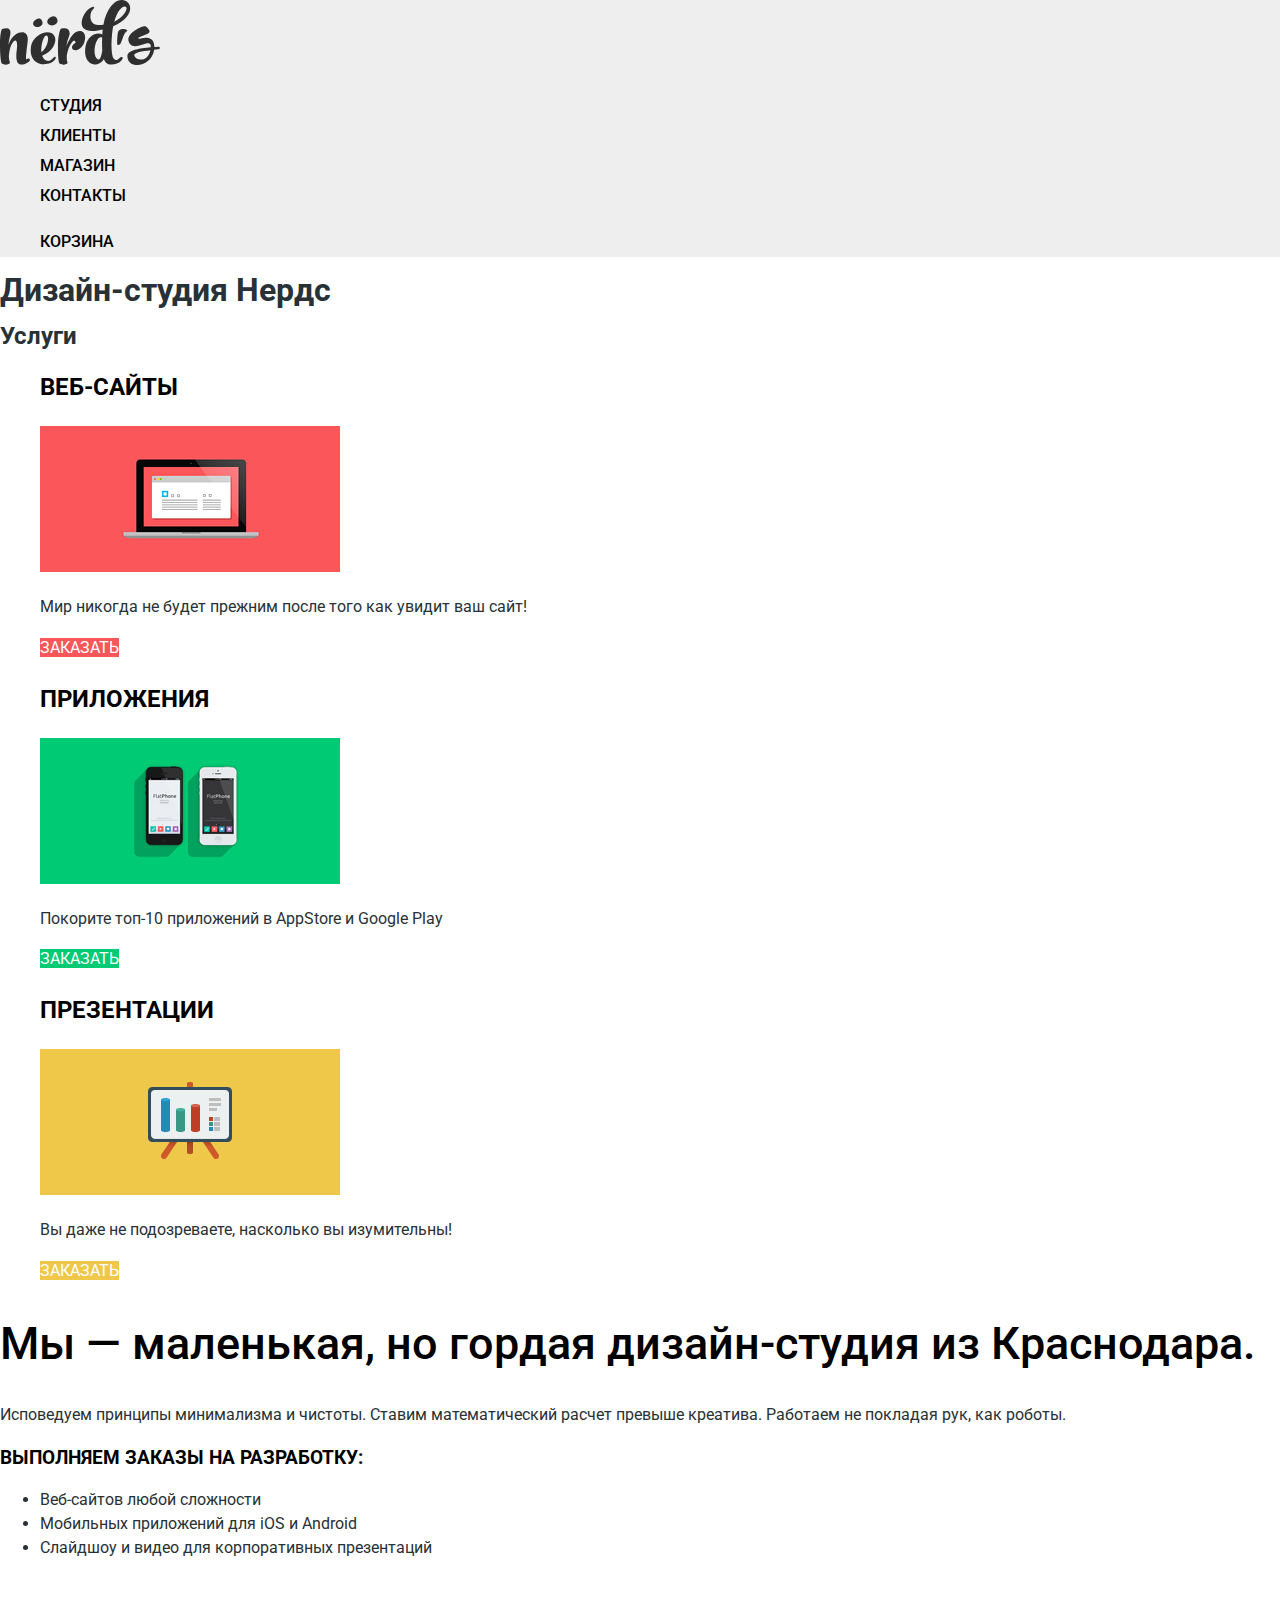
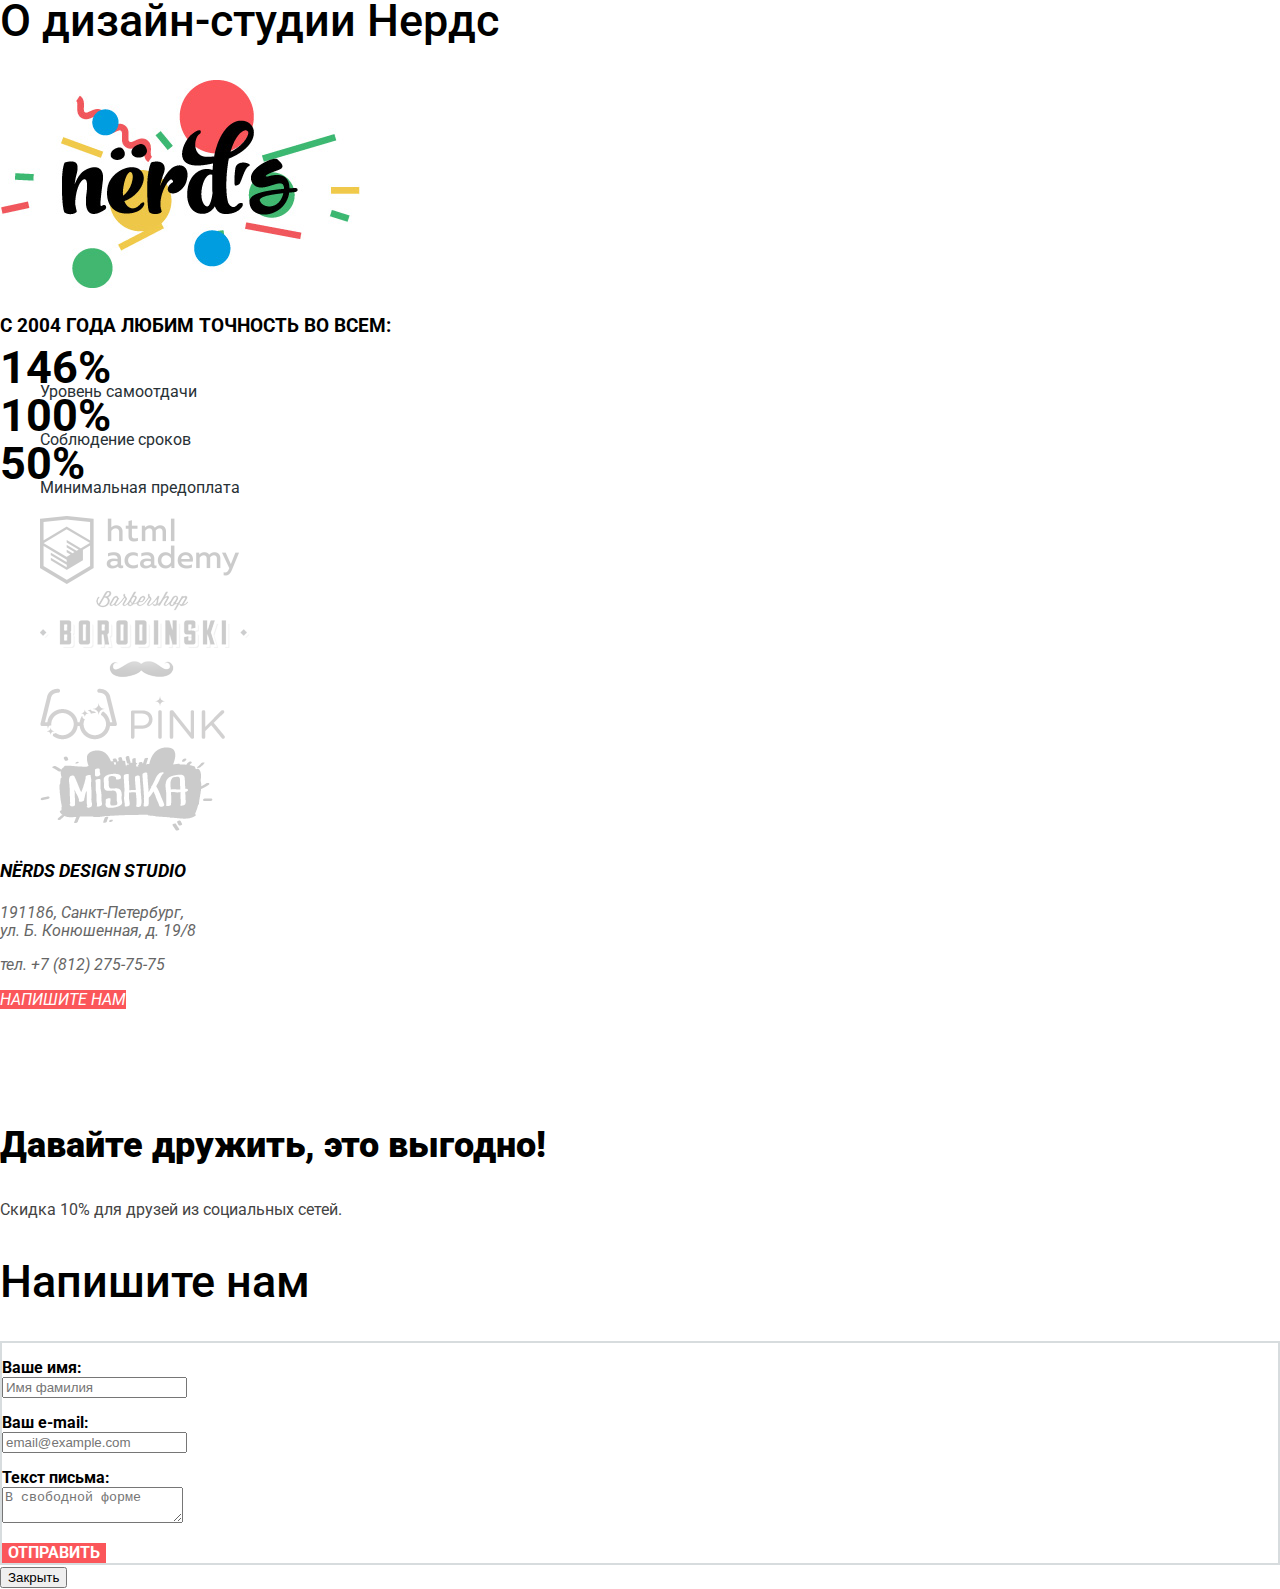
==== index.html @ 3af069b5 "Добавлен css" ====
<!DOCTYPE html>
<html lang="ru">
  <head>
    <meta charset="utf-8">
    <title>Сайт дизайн-студии Нёрдс</title>
    <link href="https://fonts.googleapis.com/css?family=Roboto:400,500,700&display=swap&subset=cyrillic" rel="stylesheet">
    <link href="css/normalize.css" rel="stylesheet">
    <link href="css/style.css" rel="stylesheet">
  </head>
     <body>
   <header class="main-header">
     <nav class="main-navigation">
       <a class="main-logo" href="index.html">
         <img src="img/index-logo.svg" width="160" height="65" alt="Логотип дизайн-студии Нердс">
       </a>
       <ul class="site-navigation">
         <li><a href="info.html">Студия</a></li>
         <li><a href="customers.html">Клиенты</a></li>
         <li><a href="catalog.html">Магазин</a></li>
         <li><a href="contacts.html">Контакты</a></li>
       </ul>
       <ul class="user-navigation">
         <li class="basket"><a href="#">Корзина</a></li>
       </ul>
     </nav>
   </header>
   <main class="container">
     <h1 class="visually-hidden">Дизайн-студия Нердс</h1>
     <!-- Здесь будет слайдер -->
      <section class="services">
        <h2 class="visually-hidden">Услуги</h2>
        <ul class="services-list">
          <li class="services-item">
            <h3>ВЕБ-САЙТЫ</h3>
            <img src="img/index-site.png" width="300" height="146" alt="Веб-сайт">
            <p>Мир никогда не будет прежним после того как увидит ваш сайт!</p>
            <a class="button" href="#">ЗАКАЗАТЬ</a>
           </li>
           <li class="services-item">
             <h3>ПРИЛОЖЕНИЯ</h3>
             <img src="img/index-application.png" width="300" height="146" alt="Приложение">
             <p>Покорите топ-10 приложений в AppStore и Google Play</p>
             <a class="button button-green" href="#">ЗАКАЗАТЬ</a>
           </li>
           <li class="services-item">
            <h3>ПРЕЗЕНТАЦИИ</h3>
            <img src="img/index-presentation.png" width="300" height="146" alt="Презентация">
            <p>Вы даже не подозреваете, насколько вы изумительны!</p>
            <a class="button button-yellow" href="#">ЗАКАЗАТЬ</a>
           </li>
         </ul>
       </section>

       <div class="index-columns">
       <section class="company">
         <h2>Мы — маленькая, но гордая дизайн-студия из Краснодара.</h2>
         <p>Исповедуем принципы минимализма и чистоты. Ставим математический расчет превыше креатива. Работаем не покладая рук, как роботы.</p>
         <h3>Выполняем заказы на разработку:</h3>
         <ul>
           <li>Веб-сайтов любой сложности</li>
           <li>Мобильных приложений для iOS и Android</li>
           <li>Слайдшоу и видео для корпоративных презентаций</li>
         </ul>
        </section>

        <section class="info">
          <h2 class="visually-hidden">О дизайн-студии Нердс</h2>
          <img src="img/index-nerds.png" width="360" height="208" alt="Нердс">
          <h3>с 2004 года Любим точность во всем:</h3>
          <dl class="advantages">
              <dt class="advantages-item">146%</dt>
              <dd>Уровень самоотдачи</dd>
              <dt class="advantages-item">100%</dt>
              <dd>Соблюдение сроков</dd>
              <dt class="advantages-item">50%</dt>
              <dd>Минимальная предоплата</dd>
          </dl>
        </section>
      </div>
        <section class="customers">
          <ul class="customers-logo">
            <li class="customers-item"><a href="https://htmlacademy.ru/intensive/htmlcss"><img src="img/index-htmlacademy.png" width="199" height="68" alt="Логотип HTML Академии"></a></li>
            <li class="customers-item"><img src="img/index-borodinski.png" width="209" height="90" alt="Логотип Барбершоп Бородински"></li>
            <li class="customers-item"><img src="img/index-pink.png" width="185" height="52" alt="Логотип Pink"></li>
            <li class="customers-item"><img src="img/index-mishka.png" width="173" height="84" alt="Логотип Мишка"></li>
          </ul>
        </section>
      </main>
      <footer class="main-footer">
        <div class="contacts-list">
        <address class="contacts">
          <p class="adres-title"><b>NЁRDS DESIGN STUDIO</b></p>
          <p>191186, Санкт-Петербург,<br>
             ул. Б. Конюшенная, д. 19/8<br></p>
          <p>тел. +7 (812) 275-75-75</p>
          <a class="button" href="#">Напишите нам</a>
        </address>
        </div>
        <div class="footer-social">
          <ul>
            <li><a class="social-button" href="#">Вконтакте</a></li>
            <li><a class="social-button" href="#">Фейсбук</a></li>
            <li><a class="social-button" href="#">Инстаграм</a></li>
          </ul>
          <p class="social-title"><b>Давайте дружить, это выгодно!</b></p>
          <p>Скидка 10% для друзей из социальных сетей.</p>
        </div>
      </footer>

      <section class="modal modal-letter">
        <h2>Напишите нам</h2>
        <form class="letter-form" action="https://echo.htmlacademy.ru/" method="post">
          <p class="letter-item">
            <label for="letter-username">Ваше имя:</label><br>
            <input id="letter-username" type="text" name="username" value="" placeholder="Имя фамилия">
          </p>
          <p class="letter-item">
            <label for="letter-email">Ваш e-mail:</label><br>
            <input id="letter-email" type="text" name="e-mail" value="" placeholder="email@example.com">
          </p>
          <p class="letter-item">
            <label for="letter-text">Текст письма:</label><br>
            <textarea id="letter-text" name="text" placeholder="В свободной форме"></textarea>
          </p>
          <button class="button" type="submit">ОТПРАВИТЬ</button>
        </form>
        <button class="modal-close" type="button">Закрыть</button>
      </section>
    </body>
</html>
---- css/style.css ----
body{
  margin: 0;
  padding: 0;

  font-family: 'Roboto', Arial, sans-serif;
  font-size: 16px;
  line-height: 24px;
  color: #283136;

  background-color: #ffffff;
}
a{
  text-decoration: none;
}
.button{
  font: inherit;

  text-align: center;
  color: #ffffff;
  vertical-align: middle;
  text-transform: uppercase;

  background-color: #fb565a;
  border: none;
}
.button:hover{
  background-color: #e74246;
}
.button:focus{
  background-color: #d7373b;
  color: rgba(255, 255, 255, 0.3)
}
.main-navigation{
  font-size: 16px;
  line-height: 30px;
  font-weight: 500;
  color: #000000;
  text-transform: uppercase;

  background-color: #eeeeee;
}
.main-logo{
  opacity: 1;
}
.main-logo:hover{
  opacity: 0.8;
}
.main-logo:active{
  opacity: 0.3;
}
.site-navigation,
.user-navigation{
  list-style: none;
}
.site-navigation a,
.user-navigation a{
  color: #000000;
}
.site-navigation a:hover,
.user-navigation a:hover{
  color: #fb565a;
}
.site-navigation a:focus,
.user-navigation a:focus{
  color: #000000;
  opacity: 0.3;
}
.page-title{
    font-size: 55px;
    line-height: 55px;
    font-weight: 700;
    color: #000000;
}
.services-list{
  list-style: none;
}
.services-item h3{
  font-size: 24px;
  line-height: 30px;
  font-weight: 700;
  color: #000000;
  text-transform: uppercase;
}

.button-green{
  background-color: #00ca74;
}
.button-green:hover{
  background-color: #00bc6c;
}
.button-green:focus{
  background-color: #00aa62;
  color: rgba(255, 255, 255, 0.3)
}
.button-yellow{
  background-color: #efc84a;
}
.button-yellow:hover{
  background-color: #eab534;
}
.button-yellow:focus{
  background-color: #e5a722;
  color: rgba(255, 255, 255, 0.3)
}
.index-columns{
  color: #283136;
}
.index-columns h2{
  font-size: 45px;
  line-height: 45px;
  font-weight: 500;
  color: #000000;
}
.index-columns h3{
  font-weight: 700;
  color: #000000;
  text-transform: uppercase;
}
.advantages-item{
  font-size: 45px;
  font-weight: 700;
  color: #000000;
}
.customers-logo{
  list-style: none;
}
.customers-item{
  opacity: 0.2;
}
.customers-item:hover{
  opacity: 1;
}
.customers-item:active{
  opacity: 0.1;
}
.filters fieldset {
  border: none;
}

.filters legend {
  font-size: 18px;
  line-height: 30px;
  font-weight: 700;
  color: #000000;
  text-transform: uppercase;
}

.filters ul {
  list-style: none;
  font-size: 16px;
  line-height: 20px;
  }

.filters-input{
  opacity: 0.4;
}
.filters-input:hover,
.filters-input:focus {
  opacity: 1;
}

.filters-input:disabled + label {
  color: rgba(040, 049, 054, 0.3);

  opacity: 0.1;
}
.catalog-list{
  list-style: none;
}
.catalog-item h3{
  font-size: 18px;
  line-height: 30px;
  text-transform: uppercase;
}
.item-info{
  color: #000000;
}
.item-info:hover{
  color: #fb565a;
}
.item-info:focus{
  color: #000000;
  opacity: 0.3;
}
.catalog-item .button-buy{
  text-align: center;
  color: #ffffff;
  vertical-align: middle;
  text-transform: uppercase;

  background-color: #fb565a;
  border: none;
}
.catalog-item .button-buy:hover{
  background-color: #e74246;
}
.catalog-item .button-buy:focus{
  background-color: #d7373b;
}
.pagination-list {
  list-style: none;
}

.pagination-item a {
  color: #000000;

  background-color: #eeeeee;
}

.pagination-item a:hover{
  background-color: #dfdfdf;
}
.pagination-item a:active {
  background-color: #d5d5d5;
}

.pagination-item-current a {
background-color: #ffffff;
border: 3px solid #dbdbdb;

}
.main-footer {
  line-height: 22px;
  color: #444444;
}
.contacts-list{
  background-color: #eeeeee;
  background-image: url("../img/map.png");
  background-position: 0 0;
  background-repeat: repeat;
}

.contacts{
  line-height: 18px;
  color: #666666;

  background-color: #ffffff;
}
.adres-title{
  font-size: 18px;
  line-height: 30px;
  color: #000000;
  text-transform: uppercase;
}
.footer-social ul{
  list-style: none;
}
.social-title{
  font-size: 36px;
  line-height: 36px;
  font-weight: 700;
  color: #000000;
}
.social-button{
  color: #ffffff;
}

.modal{
  color: #000000;
}

.modal h2{
  font-size: 45px;
  line-height: 45px;
  font-weight: 500;
}

.letter-form {
  font: inherit;
  line-height: 18px;
  font-weight: 700;
  color: #000000;

  background-color: #ffffff;
  border: 2px solid #d7dcde;
  }

.letter-item input,
.letter-item textarea {
  color: rgba(215, 220, 222, 0.5);
}
.letter-item input:hover,
.letter-item textarea:hover {
  border-color: #b4b9bb;
}
.letter-item input:focus,
.letter-item textarea:focus {
  color: #444444;
  border-color: #000000;
}
.letter-item input:invalid,
.letter-item textarea:invalid {
  color: #e74246;
  border-color: #e74246;
}
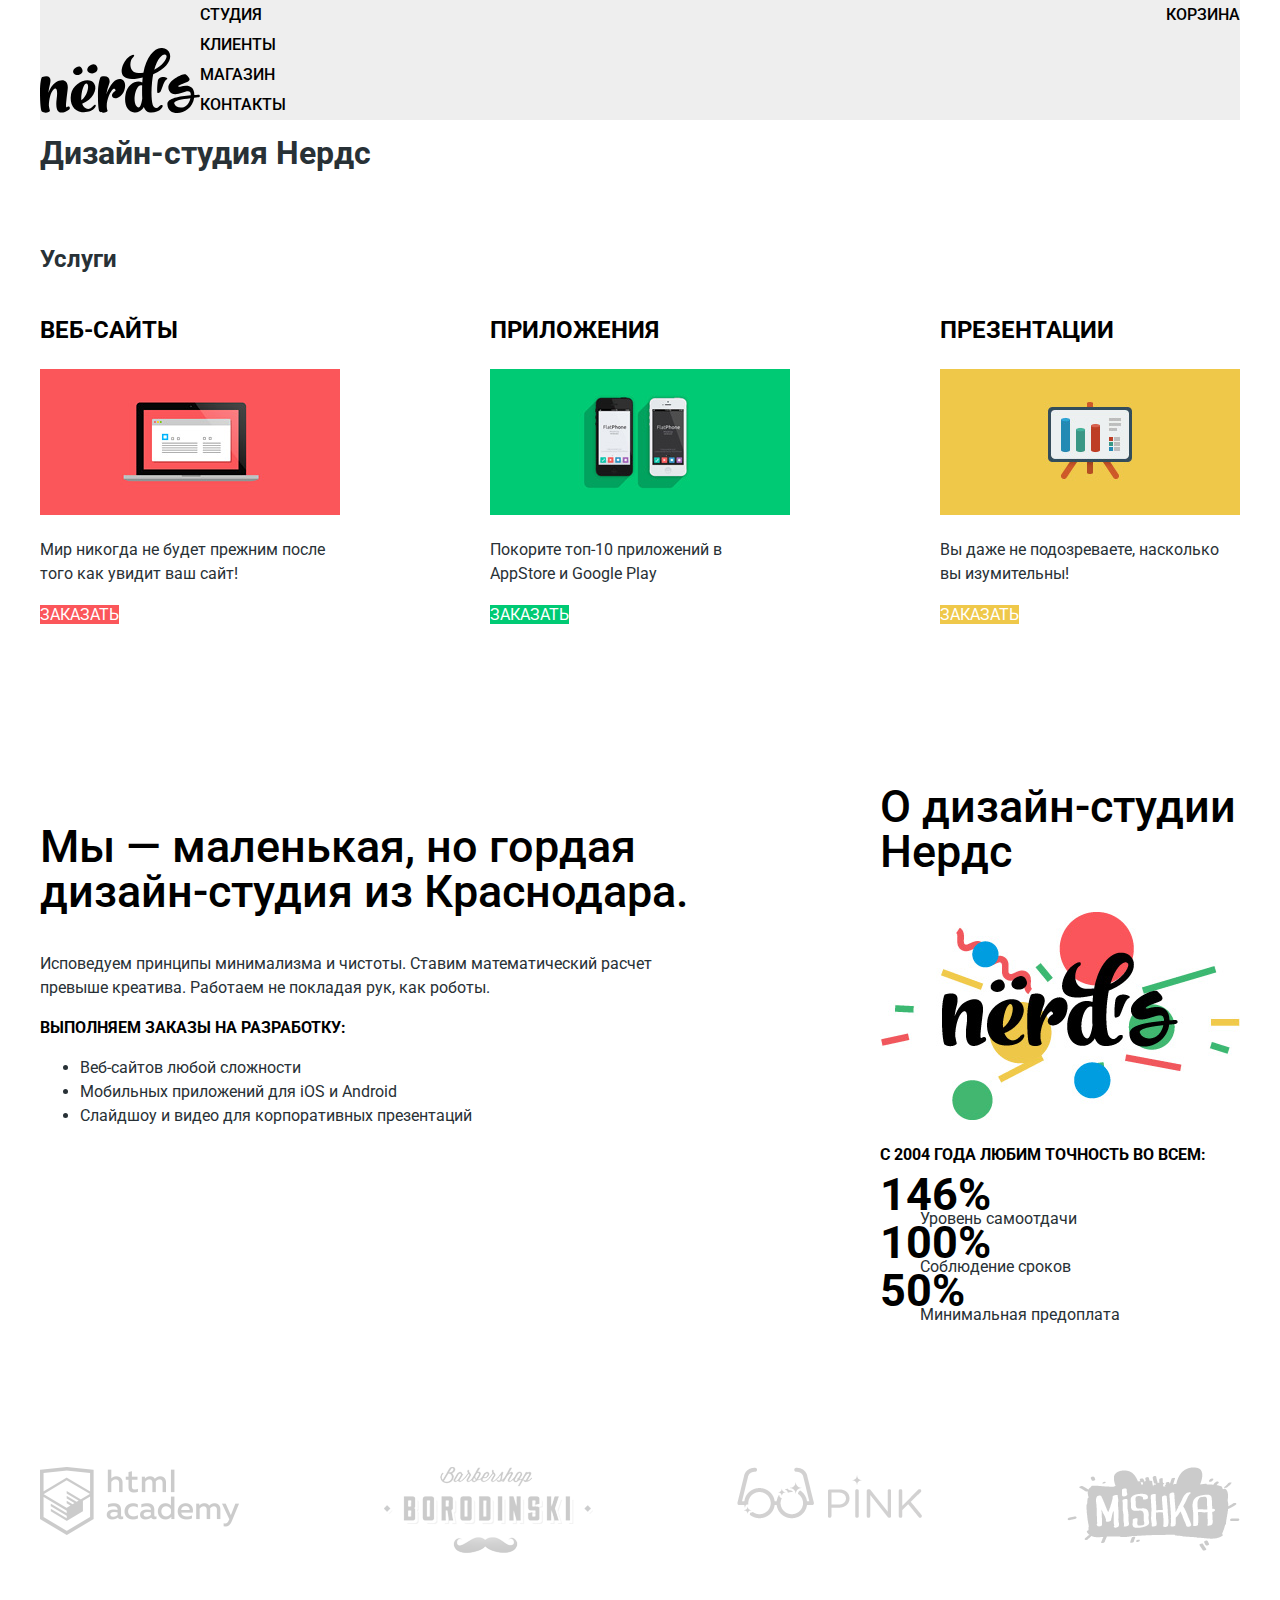
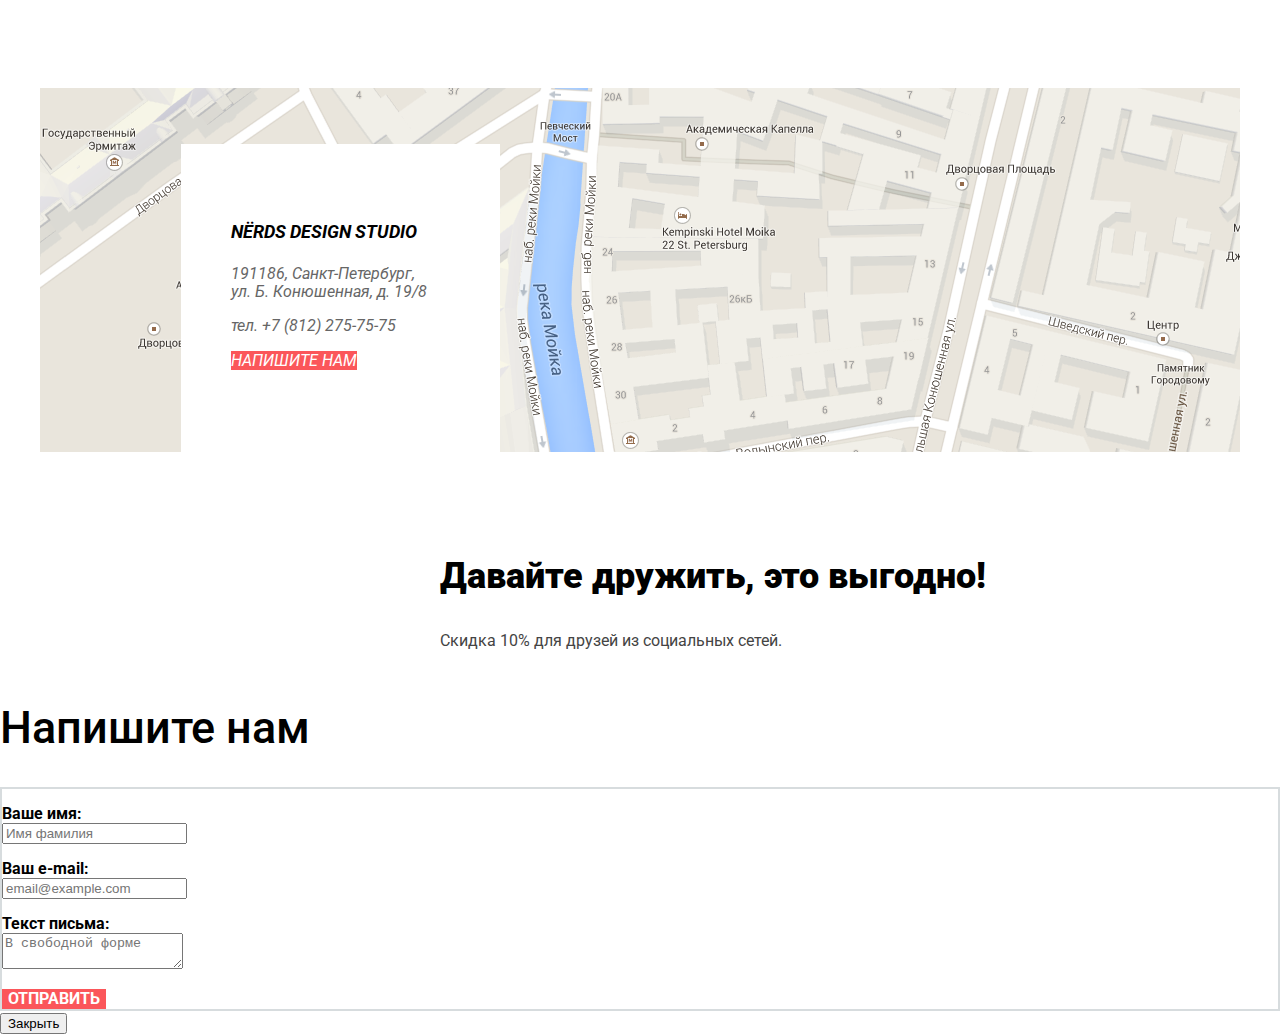
==== commit bf8e251b: "Стилизация страниц" ====
--- a/index.html
+++ b/index.html
@@ -4,13 +4,13 @@
     <meta charset="utf-8">
     <title>Сайт дизайн-студии Нёрдс</title>
     <link href="https://fonts.googleapis.com/css?family=Roboto:400,500,700&display=swap&subset=cyrillic" rel="stylesheet">
-    <link href="css/normalize.css" rel="stylesheet">
     <link href="css/style.css" rel="stylesheet">
   </head>
      <body>
    <header class="main-header">
+     <div class="container">
      <nav class="main-navigation">
-       <a class="main-logo" href="index.html">
+       <a class="main-logo">
          <img src="img/index-logo.svg" width="160" height="65" alt="Логотип дизайн-студии Нердс">
        </a>
        <ul class="site-navigation">
@@ -23,10 +23,13 @@
          <li class="basket"><a href="#">Корзина</a></li>
        </ul>
      </nav>
+   </div>
    </header>
    <main class="container">
      <h1 class="visually-hidden">Дизайн-студия Нердс</h1>
+     <div class="slider">
      <!-- Здесь будет слайдер -->
+     </div>
       <section class="services">
         <h2 class="visually-hidden">Услуги</h2>
         <ul class="services-list">
@@ -86,24 +89,30 @@
           </ul>
         </section>
       </main>
-      <footer class="main-footer">
-        <div class="contacts-list">
-        <address class="contacts">
-          <p class="adres-title"><b>NЁRDS DESIGN STUDIO</b></p>
-          <p>191186, Санкт-Петербург,<br>
+      <footer class="container">
+          <div class="contacts-list">
+          <div class="contact-item">
+            <address class="contacts">
+              <p class="adres-title"><b>NЁRDS DESIGN STUDIO</b></p>
+              <p>191186, Санкт-Петербург,<br>
              ул. Б. Конюшенная, д. 19/8<br></p>
-          <p>тел. +7 (812) 275-75-75</p>
-          <a class="button" href="#">Напишите нам</a>
-        </address>
+             <p>тел. +7 (812) 275-75-75</p>
+             <a class="button" href="#">Напишите нам</a>
+           </address>
+         </div>
         </div>
+        <div class="social-contact">
         <div class="footer-social">
           <ul>
             <li><a class="social-button" href="#">Вконтакте</a></li>
             <li><a class="social-button" href="#">Фейсбук</a></li>
             <li><a class="social-button" href="#">Инстаграм</a></li>
           </ul>
+        </div>
+          <div class="social-info">
           <p class="social-title"><b>Давайте дружить, это выгодно!</b></p>
           <p>Скидка 10% для друзей из социальных сетей.</p>
+        </div>
         </div>
       </footer>
 
--- a/css/style.css
+++ b/css/style.css
@@ -30,7 +30,15 @@
   background-color: #d7373b;
   color: rgba(255, 255, 255, 0.3)
 }
+.container{
+  width: 1200px;
+  margin: 0 auto;
+  padding: 0 20px;
+}
 .main-navigation{
+  display: flex;
+  margin: 0;
+
   font-size: 16px;
   line-height: 30px;
   font-weight: 500;
@@ -40,17 +48,30 @@
   background-color: #eeeeee;
 }
 .main-logo{
+  width: 160px;
+  height: 65px;
+  padding-top: 48px;
+
   opacity: 1;
 }
 .main-logo:hover{
   opacity: 0.8;
 }
 .main-logo:active{
-  opacity: 0.3;
+    opacity: 0.3;
 }
 .site-navigation,
 .user-navigation{
-  list-style: none;
+  align-items: flex-start;
+  flex-direction: row;
+
+  margin: 0;
+  padding: 0;
+
+  list-style: none;
+}
+.user-navigation{
+  margin-left: auto;
 }
 .site-navigation a,
 .user-navigation a{
@@ -64,15 +85,37 @@
 .user-navigation a:focus{
   color: #000000;
   opacity: 0.3;
+}
+.slider{
+  margin-bottom: 82px;
+  padding: 0;
+  background-color: #eeeeee;
+}
+.title{
+  background-color: #eeeeee;
+  margin: 0;
+  padding-top: 80px;
 }
 .page-title{
     font-size: 55px;
     line-height: 55px;
     font-weight: 700;
     color: #000000;
+    text-align: center;
+}
+.services{
+  margin-bottom: 120px;
 }
 .services-list{
-  list-style: none;
+  display: flex;
+  justify-content: space-between;
+  margin: 0;
+  padding: 0;
+
+  list-style: none;
+}
+.services-item{
+  width: 300px;
 }
 .services-item h3{
   font-size: 24px;
@@ -103,7 +146,10 @@
   color: rgba(255, 255, 255, 0.3)
 }
 .index-columns{
-  color: #283136;
+  display: flex;
+  justify-content: space-between;
+
+  margin-bottom: 124px;
 }
 .index-columns h2{
   font-size: 45px;
@@ -112,16 +158,32 @@
   color: #000000;
 }
 .index-columns h3{
-  font-weight: 700;
-  color: #000000;
-  text-transform: uppercase;
+  font-size: 16px;
+  font-weight: 700;
+  color: #000000;
+  text-transform: uppercase;
+}
+.company {
+  width: 660px;
+  padding-top: 40px;
+}
+.info {
+  width: 360px;
 }
 .advantages-item{
   font-size: 45px;
   font-weight: 700;
   color: #000000;
 }
+.customers{
+    margin-bottom: 124px;
+}
 .customers-logo{
+  display: flex;
+  justify-content: space-between;
+  padding: 0;
+  margin: 0;
+
   list-style: none;
 }
 .customers-item{
@@ -133,10 +195,16 @@
 .customers-item:active{
   opacity: 0.1;
 }
+.catalog-filter{
+  display: flex;
+  justify-content: space-between;
+}
+.filters{
+  width: 263px;
+}
 .filters fieldset {
   border: none;
 }
-
 .filters legend {
   font-size: 18px;
   line-height: 30px;
@@ -144,13 +212,11 @@
   color: #000000;
   text-transform: uppercase;
 }
-
 .filters ul {
   list-style: none;
   font-size: 16px;
   line-height: 20px;
-  }
-
+}
 .filters-input{
   opacity: 0.4;
 }
@@ -158,19 +224,31 @@
 .filters-input:focus {
   opacity: 1;
 }
-
 .filters-input:disabled + label {
   color: rgba(040, 049, 054, 0.3);
 
   opacity: 0.1;
 }
 .catalog-list{
+  display: flex;
+  flex-wrap: wrap;
+  padding: 0;
+  margin: 0;
+  margin-bottom: 60px;
   list-style: none;
 }
 .catalog-item h3{
   font-size: 18px;
   line-height: 30px;
   text-transform: uppercase;
+}
+.catalog-item {
+  width: 360px;
+  margin-bottom: 33px;
+  margin-right: 40px;
+}
+.catalog-item:nth-child(2n) {
+  margin-right: 0;
 }
 .item-info{
   color: #000000;
@@ -198,6 +276,10 @@
   background-color: #d7373b;
 }
 .pagination-list {
+  padding: 0;
+  margin: 0;
+  margin-left: 420px;
+
   list-style: none;
 }
 
@@ -219,22 +301,28 @@
 border: 3px solid #dbdbdb;
 
 }
-.main-footer {
-  line-height: 22px;
-  color: #444444;
+.contact-item{
+  height: 308px;
+  width: 319px;
+  background-color: #ffffff;
+
 }
 .contacts-list{
   background-color: #eeeeee;
   background-image: url("../img/map.png");
   background-position: 0 0;
-  background-repeat: repeat;
-}
-
+  background-repeat: no-repeat;
+
+  padding-top: 56px;
+  padding-left: 141px;
+}
 .contacts{
   line-height: 18px;
   color: #666666;
 
   background-color: #ffffff;
+  padding-top: 55px;
+  padding-left: 50px;
 }
 .adres-title{
   font-size: 18px;
@@ -242,8 +330,23 @@
   color: #000000;
   text-transform: uppercase;
 }
+.social-contact{
+  display: flex;
+  margin-top: 70px;
+}
+.footer-social {
+  width: 260px;
+  margin-right: 140px;
+}
 .footer-social ul{
-  list-style: none;
+  padding: 0;
+  margin: 0;
+  list-style: none;
+}
+.social-info{
+  width: 560px;
+  line-height: 22px;
+  color: #444444;
 }
 .social-title{
   font-size: 36px;
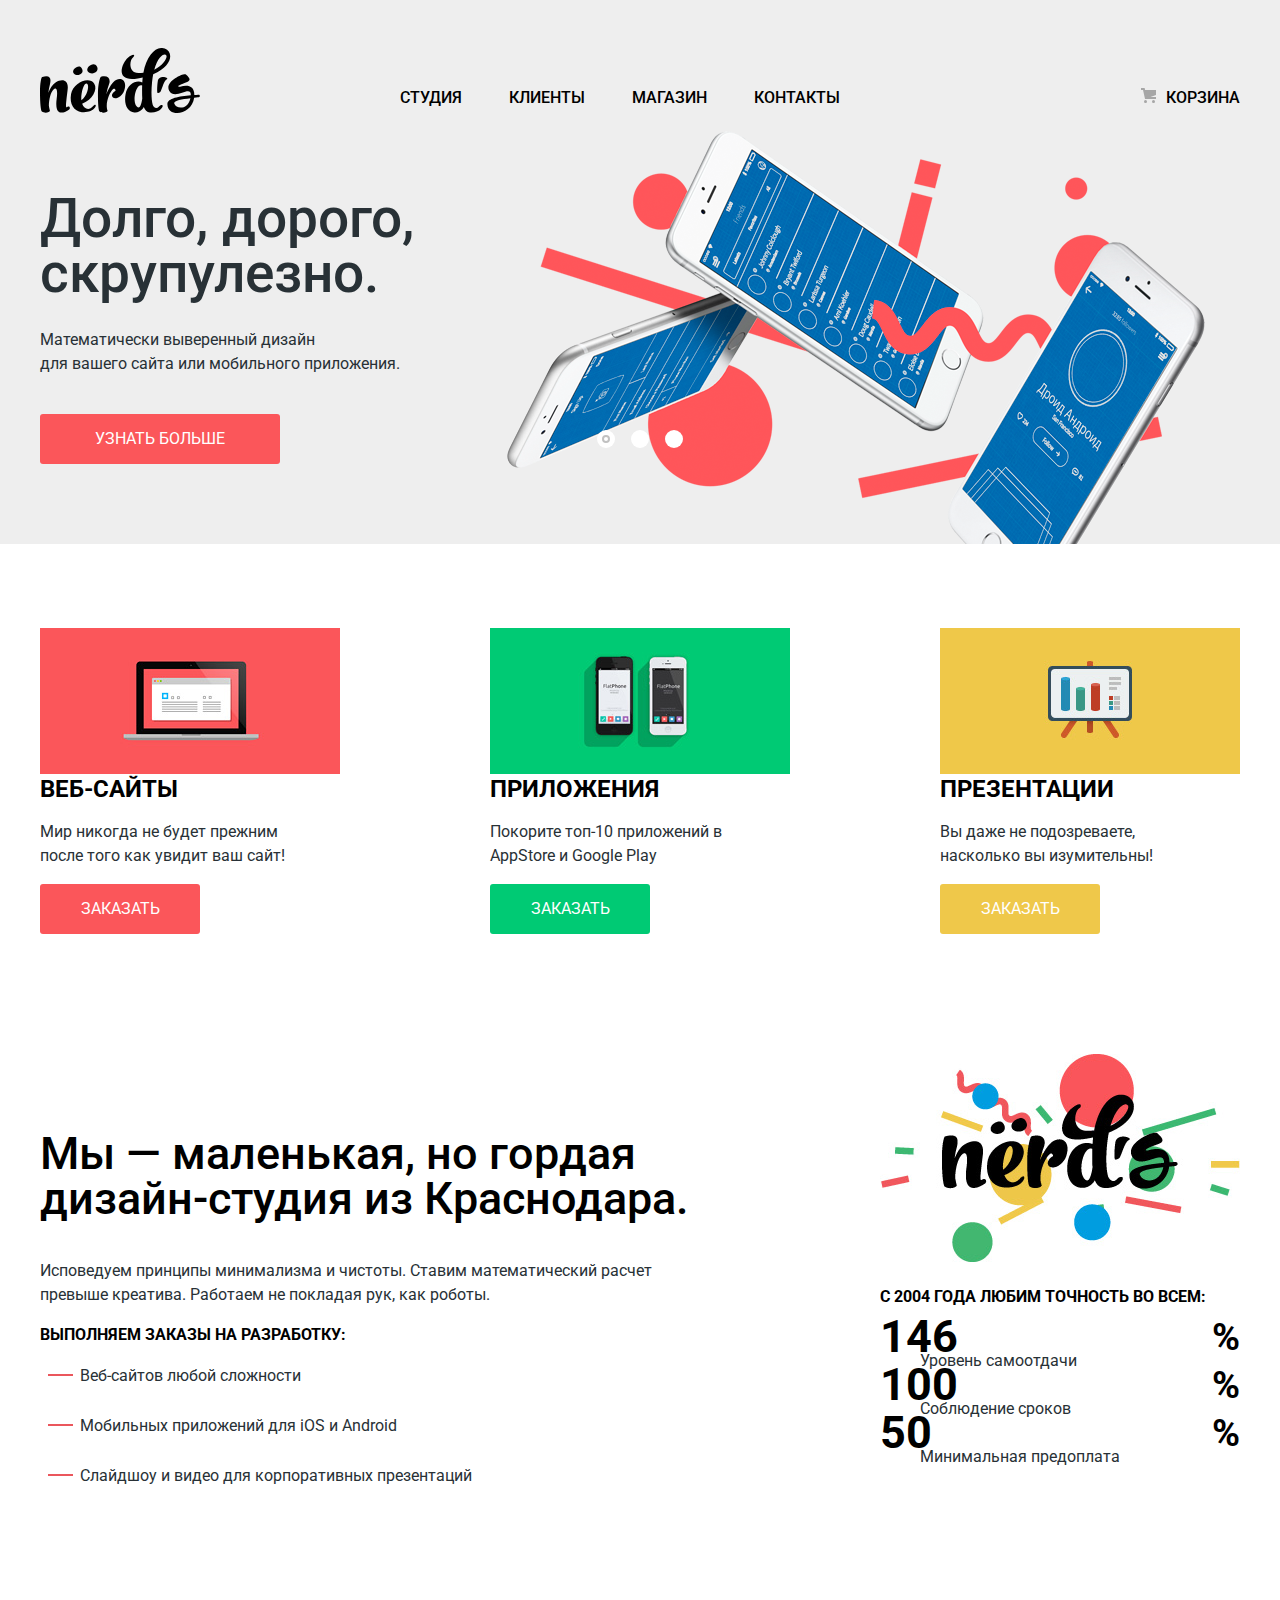
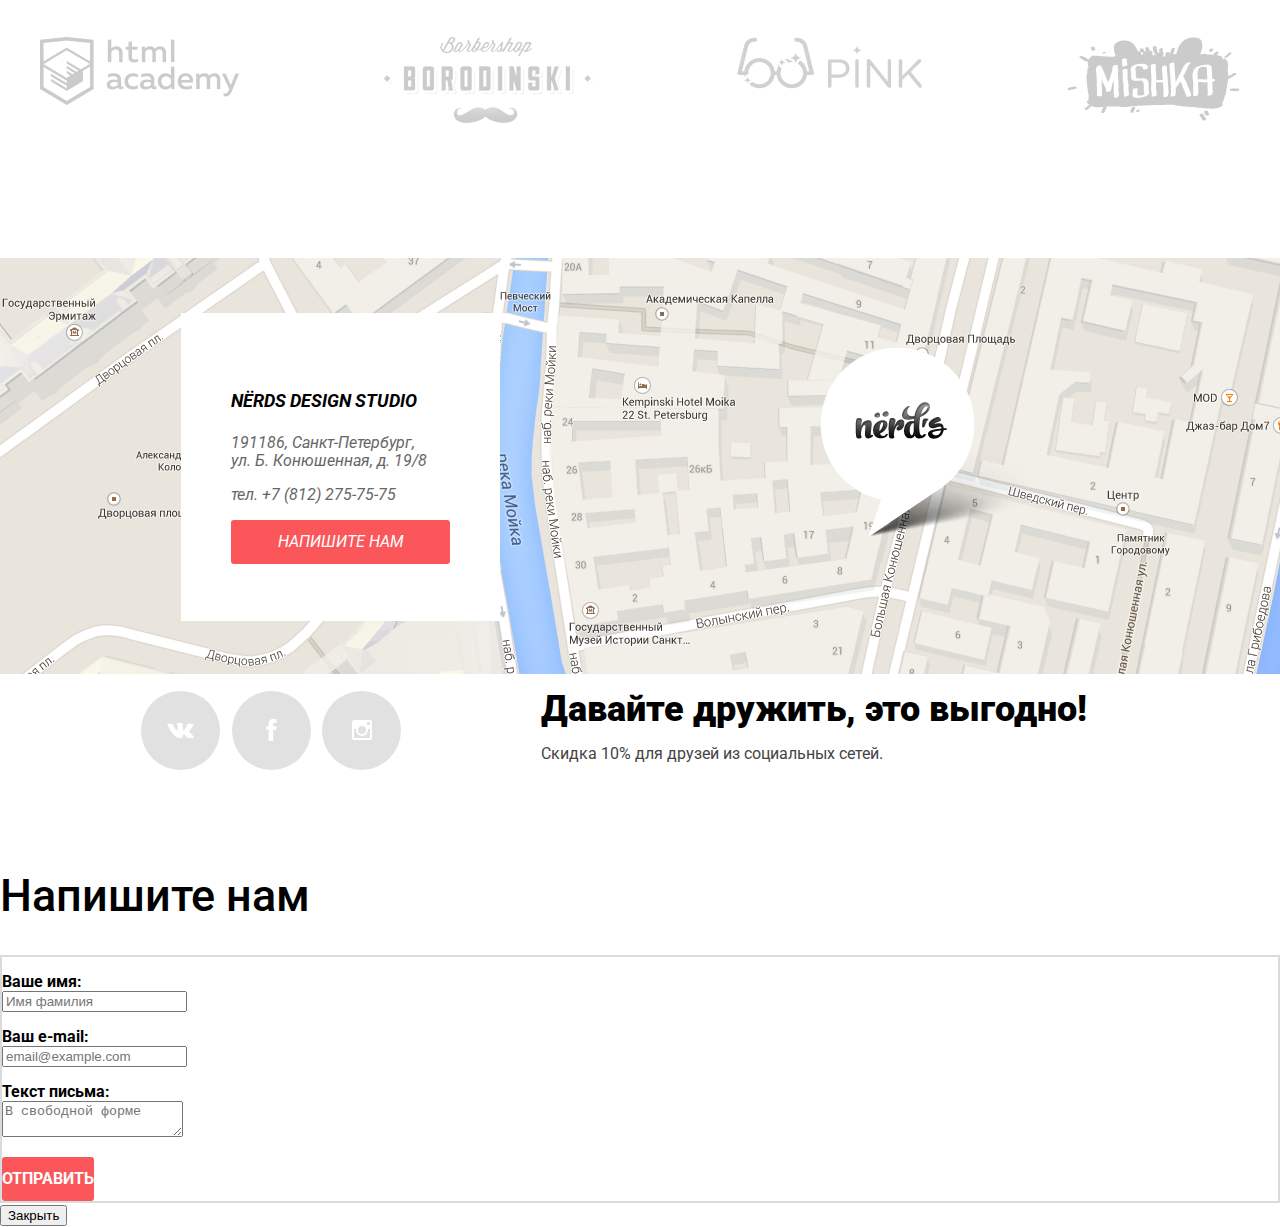
==== commit b313219e: "Стилизация страницы" ====
--- a/index.html
+++ b/index.html
@@ -25,19 +25,44 @@
      </nav>
    </div>
    </header>
-   <main class="container">
+   <main>
      <h1 class="visually-hidden">Дизайн-студия Нердс</h1>
-     <div class="slider">
-     <!-- Здесь будет слайдер -->
-     </div>
+     <section class="slider">
+      <div class="container">
+        <h2 class="visually-hidden">Преимущества</h2>
+        <div class="slider-controls">
+          <i class="active"></i>
+          <i></i>
+          <i></i>
+        </div>
+        <ul class="slider-list">
+          <li class="slider-item">
+            <h3>Долго, дорого,<br> скрупулезно.</h3>
+            <p>Математически выверенный дизайн<br> для вашего сайта или мобильного приложения.</p>
+            <a class="slider-item-button button" href="#">Узнать больше</a>
+          </li>
+          <li class="slider-item">
+            <h3>Любим математику как никто другой</h3>
+            <p>Никакого креатива, только математические формулы для расчета идеальных пропорций.</p>
+            <a class="slider-item-button button" href="#">Узнать больше</a>
+          </li>
+          <li class="slider-item">
+            <h3>Только ночь,<br> только хардкор</h3>
+            <p>Работать днем, как все? Мы против этого.<br> Ближе к полуночи работа только начинается.</p>
+            <a class="slider-item-button button" href="#">Узнать больше</a>
+          </li>
+        </ul>
+      </div>
+      </section>
+      <div class="container">
       <section class="services">
         <h2 class="visually-hidden">Услуги</h2>
         <ul class="services-list">
           <li class="services-item">
             <h3>ВЕБ-САЙТЫ</h3>
             <img src="img/index-site.png" width="300" height="146" alt="Веб-сайт">
-            <p>Мир никогда не будет прежним после того как увидит ваш сайт!</p>
-            <a class="button" href="#">ЗАКАЗАТЬ</a>
+            <p>Мир никогда не будет прежним<br> после того как увидит ваш сайт!</p>
+            <a class="button button-red" href="#">ЗАКАЗАТЬ</a>
            </li>
            <li class="services-item">
              <h3>ПРИЛОЖЕНИЯ</h3>
@@ -48,7 +73,7 @@
            <li class="services-item">
             <h3>ПРЕЗЕНТАЦИИ</h3>
             <img src="img/index-presentation.png" width="300" height="146" alt="Презентация">
-            <p>Вы даже не подозреваете, насколько вы изумительны!</p>
+            <p>Вы даже не подозреваете,<br> насколько вы изумительны!</p>
             <a class="button button-yellow" href="#">ЗАКАЗАТЬ</a>
            </li>
          </ul>
@@ -71,11 +96,11 @@
           <img src="img/index-nerds.png" width="360" height="208" alt="Нердс">
           <h3>с 2004 года Любим точность во всем:</h3>
           <dl class="advantages">
-              <dt class="advantages-item">146%</dt>
+              <dt class="advantages-item">146<sup>%</sup></dt>
               <dd>Уровень самоотдачи</dd>
-              <dt class="advantages-item">100%</dt>
+              <dt class="advantages-item">100<sup>%</sup></dt>
               <dd>Соблюдение сроков</dd>
-              <dt class="advantages-item">50%</dt>
+              <dt class="advantages-item">50<sup>%</sup></dt>
               <dd>Минимальная предоплата</dd>
           </dl>
         </section>
@@ -88,32 +113,47 @@
             <li class="customers-item"><img src="img/index-mishka.png" width="173" height="84" alt="Логотип Мишка"></li>
           </ul>
         </section>
+      </div>
       </main>
-      <footer class="container">
+      <footer>
           <div class="contacts-list">
+          <div class="container">
           <div class="contact-item">
             <address class="contacts">
               <p class="adres-title"><b>NЁRDS DESIGN STUDIO</b></p>
               <p>191186, Санкт-Петербург,<br>
              ул. Б. Конюшенная, д. 19/8<br></p>
              <p>тел. +7 (812) 275-75-75</p>
-             <a class="button" href="#">Напишите нам</a>
+             <a class="button button-contact" href="#">Напишите нам</a>
            </address>
          </div>
         </div>
         <div class="social-contact">
         <div class="footer-social">
           <ul>
-            <li><a class="social-button" href="#">Вконтакте</a></li>
-            <li><a class="social-button" href="#">Фейсбук</a></li>
-            <li><a class="social-button" href="#">Инстаграм</a></li>
+            <li><a class="social-button" href="#"><span class="visually-hidden">Вконтакте</span>
+        <svg xmlns="http://www.w3.org/2000/svg" width="27" height="15" viewBox="0 0 26.14 14.91">
+          <path d="M26 13.47l-.09-.17a13.55 13.55 0 0 0-2.6-3q-.87-.83-1.1-1.12A1 1 0 0 1 22 8a10.27 10.27 0 0 1 1.22-1.78l.88-1.16q2.35-3.13 2-4L26 .94a.8.8 0 0 0-.4-.22 2.14 2.14 0 0 0-.87 0h-3.92a.51.51 0 0 0-.27 0h-.3a.6.6 0 0 0-.15.14.93.93 0 0 0-.14.24 22.22 22.22 0 0 1-1.46 3.06q-.5.84-.93 1.46a7 7 0 0 1-.71.91 4.94 4.94 0 0 1-.52.47q-.23.18-.35.15l-.23-.05a.9.9 0 0 1-.31-.33 1.49 1.49 0 0 1-.16-.53v-.55-.65-.57-1.12-1-.75a3.14 3.14 0 0 0 0-.62 2.12 2.12 0 0 0-.14-.44.73.73 0 0 0-.28-.33 1.57 1.57 0 0 0-.46-.18A9 9 0 0 0 12.57 0a8.93 8.93 0 0 0-3.25.33 1.83 1.83 0 0 0-.52.41q-.25.3-.07.33a1.67 1.67 0 0 1 1.16.59l.08.16a2.6 2.6 0 0 1 .19.63 6.32 6.32 0 0 1 .12 1 10.59 10.59 0 0 1 0 1.7q-.07.71-.13 1.1a2.21 2.21 0 0 1-.18.64 2.69 2.69 0 0 1-.16.3l-.07.07a1 1 0 0 1-.37.07.86.86 0 0 1-.46-.19 3.27 3.27 0 0 1-.56-.52 7 7 0 0 1-.66-.93q-.37-.6-.76-1.42l-.22-.39q-.2-.38-.56-1.11t-.62-1.43A.9.9 0 0 0 5.2.9h-.07a.93.93 0 0 0-.22-.16A1.44 1.44 0 0 0 4.6.65L.87.68A1 1 0 0 0 .1.94L0 1a.44.44 0 0 0 0 .22 1.08 1.08 0 0 0 .08.37Q.9 3.53 1.86 5.31t1.66 2.87Q4.23 9.27 5 10.24t1 1.24l.37.41.34.33a8.06 8.06 0 0 0 1 .78 16.34 16.34 0 0 0 1.4.9 7.6 7.6 0 0 0 1.79.72 6.19 6.19 0 0 0 2 .22h1.57a1.08 1.08 0 0 0 .72-.3l.05-.07a.9.9 0 0 0 .1-.25 1.38 1.38 0 0 0 0-.37 4.48 4.48 0 0 1 .09-1.05 2.77 2.77 0 0 1 .23-.71 1.74 1.74 0 0 1 .29-.4 1.19 1.19 0 0 1 .23-.2h.11a.86.86 0 0 1 .77.21 4.52 4.52 0 0 1 .83.79q.39.47.93 1.05a6.41 6.41 0 0 0 1 .87l.27.16a3.31 3.31 0 0 0 .71.3 1.53 1.53 0 0 0 .76.07l3.48-.05a1.58 1.58 0 0 0 .8-.17.68.68 0 0 0 .34-.37 1.06 1.06 0 0 0 0-.46 1.71 1.71 0 0 0-.1-.36z" fill="#fff">
+          </path>
+        </svg></a></li>
+            <li><a class="social-button" href="#"><span class="visually-hidden">Фейсбук</span>
+        <svg xmlns="http://www.w3.org/2000/svg" width="19" height="22" viewBox="0 0 10.15 21.74">
+          <path d="M3.34 1.12A4.77 4.77 0 0 1 6.53 0h3.61v3.81H7.81a1.07 1.07 0 0 0-1.09.83v2.55h3.42c-.08 1.23-.24 2.45-.41 3.67h-3v10.87H2.21V10.86H0V7.21h2.19V3.66a3.83 3.83 0 0 1 1.15-2.54z" fill="#fff">
+          </path>
+        </svg></a></li>
+            <li><a class="social-button" href="#"><span class="visually-hidden">Инстаграм</span>
+        <svg xmlns="http://www.w3.org/2000/svg" width="20" height="20" viewBox="0 0 20 20">
+          <path d="M18 0H2a2 2 0 0 0-2 2v16a2 2 0 0 0 2 2h16a2 2 0 0 0 2-2V2a2 2 0 0 0-2-2zm-8 6a4 4 0 1 1-4 4 4 4 0 0 1 4-4zM2.5 18a.47.47 0 0 1-.5-.5V9h2.1a3.4 3.4 0 0 0-.1 1 6 6 0 1 0 12 0 3.4 3.4 0 0 0-.1-1H18v8.5a.47.47 0 0 1-.5.5zM18 4.5a.47.47 0 0 1-.5.5h-2a.47.47 0 0 1-.5-.5v-2a.47.47 0 0 1 .5-.5h2a.47.47 0 0 1 .5.5z" fill="#fff">
+          </path>
+        </svg></a></li>
           </ul>
         </div>
           <div class="social-info">
           <p class="social-title"><b>Давайте дружить, это выгодно!</b></p>
           <p>Скидка 10% для друзей из социальных сетей.</p>
         </div>
-        </div>
+      </div>
+      </div>
       </footer>
 
       <section class="modal modal-letter">
--- a/css/style.css
+++ b/css/style.css
@@ -1,4 +1,5 @@
 body{
+
   margin: 0;
   padding: 0;
 
@@ -12,15 +13,42 @@
 a{
   text-decoration: none;
 }
+img {
+  max-width: 100%;
+  height: auto;
+}
+
+.visually-hidden:not(:focus):not(:active),
+input[type="checkbox"].visually-hidden,
+input[type="radio"].visually-hidden {
+  position: absolute;
+
+  width: 1px;
+  height: 1px;
+  margin: -1px;
+  border: 0;
+  padding: 0;
+
+  white-space: nowrap;
+
+  clip-path: inset(100%);
+  clip: rect(0 0 0 0);
+  overflow: hidden;
+}
 .button{
+  display: block;
+  padding: 13px 0;
   font: inherit;
 
   text-align: center;
   color: #ffffff;
   vertical-align: middle;
   text-transform: uppercase;
+  text-decoration: none;
+
 
   background-color: #fb565a;
+  border-radius: 3px;
   border: none;
 }
 .button:hover{
@@ -29,6 +57,10 @@
 .button:focus{
   background-color: #d7373b;
   color: rgba(255, 255, 255, 0.3)
+}
+.main-header{
+  width: 100%;
+  background-color: #eeeeee;
 }
 .container{
   width: 1200px;
@@ -51,6 +83,7 @@
   width: 160px;
   height: 65px;
   padding-top: 48px;
+  padding-right: 200px;
 
   opacity: 1;
 }
@@ -70,13 +103,31 @@
 
   list-style: none;
 }
+.site-navigation{
+  display: flex;
+  flex-wrap: wrap;
+  width: 540px;
+}
 .user-navigation{
+  display: flex;
+  max-width: 160px;
   margin-left: auto;
+}
+.user-navigation .basket{
+  position: relative;
+  padding-left: 50px;
 }
 .site-navigation a,
 .user-navigation a{
-  color: #000000;
-}
+  display: block;
+  padding-top: 83px;
+  vertical-align: middle;
+  color: #000000;
+}
+.site-navigation a{
+  padding-right: 47px;
+}
+
 .site-navigation a:hover,
 .user-navigation a:hover{
   color: #fb565a;
@@ -86,22 +137,150 @@
   color: #000000;
   opacity: 0.3;
 }
-.slider{
-  margin-bottom: 82px;
-  padding: 0;
+.basket::before {
+  content: "";
+
+  position: absolute;
+  top: 88px;
+  left: 25px;
+  width: 16px;
+  height: 18px;
+
+  background-image: url("../img/cart-icon.svg");
+  background-repeat: no-repeat;
+  background-position: 0 0;
+}
+.slider {
+  position: relative;
+  margin-bottom: 84px;
+
   background-color: #eeeeee;
 }
+
+.slider-controls {
+  position: absolute;
+  left: 50%;
+  bottom: 104px;
+  z-index: 100;
+
+  width: 160px;
+  height: 18px;
+
+  text-align: center;
+  font-size: 0;
+  transform: translateX(-50%);
+}
+
+.slider-controls i {
+  position: relative;
+
+  display: inline-block;
+  width: 18px;
+  height: 18px;
+  padding: 8px;
+
+  border-radius: 50%;
+  cursor: pointer;
+}
+
+.slider-controls i::after {
+  content: "";
+
+  position: absolute;
+  top: 8px;
+  left: 8px;
+  z-index: 1;
+
+  width: 18px;
+  height: 18px;
+
+  background: #ffffff;
+
+  border-radius: 50%;
+}
+
+.slider-controls .active::before {
+  content: "";
+
+  position: absolute;
+  left: 50%;
+  top: 50%;
+  z-index: 2;
+
+  width: 4px;
+  height: 4px;
+  margin: -4px;
+
+  background-color: inherit;
+  border: 2px solid #c1c1c1;
+  border-radius: 50%;
+}
+
+.slider-list {
+  margin: 0;
+  padding: 0;
+
+  list-style: none;
+}
+
+.slider-item {
+  display: none;
+  padding: 78px 0 80px 0;
+}
+
+.slider-item:nth-child(1) {
+  display: block;
+}
+
+.slider-item:nth-child(1) {
+  background-image: url("../img/slide1.png");
+  background-repeat: no-repeat;
+  background-position: 93% 18px;
+}
+
+.slider-item:nth-child(2) {
+  background-image: url("../img/slide2.png");
+  background-repeat: no-repeat;
+  background-position: 100% 0;
+}
+
+.slider-item:nth-child(3) {
+  background-image: url("../img/slide3.png");
+  background-repeat: no-repeat;
+  background-position: 100% 20px;
+}
+
+.slider-item h3 {
+  max-width: 600px;
+  margin: 0;
+  margin-bottom: 27px;
+
+  font-size: 55px;
+  line-height: 55px;
+  font-weight: 500;
+}
+
+.slider-item p {
+  max-width: 430px;
+  margin: 0;
+  margin-bottom: 38px;
+}
+.slider-item-button{
+  width: 240px;
+}
 .title{
+  width: 100%;
   background-color: #eeeeee;
   margin: 0;
   padding-top: 80px;
 }
 .page-title{
-    font-size: 55px;
-    line-height: 55px;
-    font-weight: 700;
-    color: #000000;
-    text-align: center;
+  font-size: 55px;
+  line-height: 55px;
+  font-weight: 700;
+  color: #000000;
+  text-align: center;
+  padding-bottom: 110px;
 }
 .services{
   margin-bottom: 120px;
@@ -115,17 +294,30 @@
   list-style: none;
 }
 .services-item{
+  display: flex;
+  flex-direction: column;
   width: 300px;
 }
 .services-item h3{
+  margin: 0;
+
   font-size: 24px;
   line-height: 30px;
   font-weight: 700;
   color: #000000;
   text-transform: uppercase;
 }
-
+.services-item img{
+  order: -1;
+
+}
+.button-red{
+  display: block;
+  width: 160px;
+}
 .button-green{
+  display: block;
+  width: 160px;
   background-color: #00ca74;
 }
 .button-green:hover{
@@ -136,6 +328,9 @@
   color: rgba(255, 255, 255, 0.3)
 }
 .button-yellow{
+  display: block;
+  width: 160px;
+
   background-color: #efc84a;
 }
 .button-yellow:hover{
@@ -167,16 +362,30 @@
   width: 660px;
   padding-top: 40px;
 }
+.company li{
+  margin-bottom: 25px;
+
+  list-style-image: url("../img/marker.png");
+  list-style-position: inherit;
+}
 .info {
   width: 360px;
 }
+/*.advantages{
+  display: flex;
+  flex-direction: column;
+  justify-content: space-between;
+}*/
 .advantages-item{
+  display: flex;
+
+  justify-content: space-between;
   font-size: 45px;
   font-weight: 700;
   color: #000000;
 }
 .customers{
-    margin-bottom: 124px;
+  margin-bottom: 124px;
 }
 .customers-logo{
   display: flex;
@@ -202,8 +411,15 @@
 .filters{
   width: 263px;
 }
-.filters fieldset {
+.filter-item {
+  margin: 0;
+  padding: 0;
+  margin-bottom: 48px;
+
   border: none;
+}
+.filter fieldset:first-child {
+  margin-bottom: 55px;
 }
 .filters legend {
   font-size: 18px;
@@ -213,21 +429,185 @@
   text-transform: uppercase;
 }
 .filters ul {
+  padding: 0;
+  margin: 0;
+
   list-style: none;
   font-size: 16px;
   line-height: 20px;
 }
-.filters-input{
+.filter-option {
+  margin-bottom: 19px;
+  padding-left: 38px;
+}
+.filter-option label {
+  position: relative;
+
+  display: block;
+
+  cursor: pointer;
+  user-select: none;
+}
+.filters-input-checkbox + label::before {
+  content: "";
+  position: absolute;
+  left: -42px;
+  top: 0;
+
+  width: 23px;
+  height: 23px;
+
+  background-image: url("../img/checkbox-off.svg");
+  background-repeat: no-repeat;
+  background-position: 0 0;
   opacity: 0.4;
 }
-.filters-input:hover,
-.filters-input:focus {
-  opacity: 1;
-}
-.filters-input:disabled + label {
-  color: rgba(040, 049, 054, 0.3);
-
-  opacity: 0.1;
+.filters-input-checkbox:checked + label::after {
+  content: "";
+
+  position: absolute;
+  left: -42px;
+  top: 0;
+
+  width: 23px;
+  height: 23px;
+
+  background-image: url("../img/checkbox-on.svg");
+  background-repeat: no-repeat;
+  background-position: 0 0;
+  opacity: 0.4;
+}
+.filters-input-radio + label::before {
+  content: "";
+
+  position: absolute;
+  left: -42px;
+  top: -1px;
+
+  width: 16px;
+  height: 16px;
+
+  border: 2px solid #b8b8b8;
+  border-radius: 50%;
+}
+.filters-input-radio:checked + label::after {
+  content: "";
+
+  position: absolute;
+  top: 5px;
+  left: -36px;
+
+  width: 8px;
+  height: 8px;
+
+  background-color: #b8b8b8;
+  border-radius: 50%;
+}
+.range-filter {
+  width: 260px;
+}
+
+.filter-item legend {
+  font-size: 18px;
+  line-height: 24px;
+  text-transform: uppercase;
+  font-weight: 700;
+
+  margin-bottom: 22px;
+}
+
+.range-controls {
+  position: relative;
+
+  height: 41px;
+  margin-bottom: 15px;
+  padding-top: 39px;
+  padding-right: 20px;
+  padding-left: 20px;
+
+  background-color: #f1f1f1;
+
+  border-radius: 5px;
+}
+
+.range-controls .scale {
+  height: 2px;
+
+  background: #d7dcde;
+}
+
+.range-controls .bar {
+  width: 70%;
+  height: 2px;
+
+  background: #00ca74;
+}
+
+.range-controls .toggle {
+  position: absolute;
+  top: 31px;
+  left: 0;
+
+  width: 4px;
+  height: 4px;
+  padding: 0;
+
+  border: 8px solid #ffffff;
+  background-color: #ababab;
+  box-shadow: 0 2px 1px 0 #cfcfcf;
+  border-radius: 50%;
+  cursor: pointer;
+}
+
+.range-controls .toggle-min {
+  left: 18px;
+}
+
+.range-controls .toggle-max {
+  left: 160px;
+}
+
+.price-controls {
+  font-size: 0;
+}
+
+.price-controls label {
+  display: inline-block;
+  width: 50%;
+
+  font-size: 16px;
+  text-transform: uppercase;
+}
+
+.price-controls input {
+  width: 60px;
+  padding: 8px 10px;
+  margin-left: 10px;
+
+  font-family: Roboto, Arial, sans-serif;
+  font-size: 16px;
+  text-align: center;
+  color: #283136;
+
+  border: none;
+  border-radius: 5px;
+  background: #f1f1f1;
+}
+
+.max-price {
+  text-align: right;
+}
+.filters-button{
+  width: 260px;
+  color: #000000;
+
+  background-color: #eeeeee;
+}
+.filters-button:hover{
+  background-color: #dfdfdf;
+}
+.filters-button:active {
+  background-color: #d5d5d5;
 }
 .catalog-list{
   display: flex;
@@ -236,6 +616,19 @@
   margin: 0;
   margin-bottom: 60px;
   list-style: none;
+}
+.catalog-info{
+  padding: 30px 60px 44px 60px;
+
+  background-color: #eeeeee;
+  text-align: center;
+}
+.button-buy{
+  width: 200px;
+  margin-left: 20px;
+}
+.catalog{
+  margin-left: 140px;
 }
 .catalog-item h3{
   font-size: 18px;
@@ -276,14 +669,25 @@
   background-color: #d7373b;
 }
 .pagination-list {
+  display: flex;
+  flex-wrap: wrap;
   padding: 0;
   margin: 0;
   margin-left: 420px;
 
   list-style: none;
 }
-
+.pagination-item {
+  margin-right: 10px;
+}
+.pagination-item:last-child {
+  margin-right: 0;
+}
 .pagination-item a {
+  display: block;
+  padding: 13px 21px;
+  margin-bottom: 60px;
+
   color: #000000;
 
   background-color: #eeeeee;
@@ -297,8 +701,8 @@
 }
 
 .pagination-item-current a {
-background-color: #ffffff;
-border: 3px solid #dbdbdb;
+ background-image: url("../img/pagination.png");
+
 
 }
 .contact-item{
@@ -308,21 +712,21 @@
 
 }
 .contacts-list{
-  background-color: #eeeeee;
+  width: 100%;
   background-image: url("../img/map.png");
   background-position: 0 0;
   background-repeat: no-repeat;
 
-  padding-top: 56px;
+  padding-top: 55px;
   padding-left: 141px;
+  padding-bottom: 55px;
 }
 .contacts{
   line-height: 18px;
   color: #666666;
 
   background-color: #ffffff;
-  padding-top: 55px;
-  padding-left: 50px;
+  padding: 55px 50px 48px 50px;
 }
 .adres-title{
   font-size: 18px;
@@ -330,6 +734,10 @@
   color: #000000;
   text-transform: uppercase;
 }
+.button-contact{
+  display: block;
+  width: 219px;
+}
 .social-contact{
   display: flex;
   margin-top: 70px;
@@ -339,24 +747,50 @@
   margin-right: 140px;
 }
 .footer-social ul{
-  padding: 0;
-  margin: 0;
-  list-style: none;
+ display: flex;
+ justify-content: space-between;
+ margin: 0;
+ padding: 0;
+ list-style: none;
+}
+.social-button {
+  display: flex;
+  align-items: center;
+  justify-content: center;
+  width: 79px;
+  height: 79px;
+  border-radius: 50%;
+
+  background-color: #e1e1e1;
+
+}
+
+.social-button:hover{
+  background-color: #e74246;
+}
+.social-button:focus {
+  background-color: #d7373b;
+}
+
+.social-button:focus path {
+  fill: rgba(255, 255, 255, 0.3);
 }
 .social-info{
+  margin: 0;
+  padding: 0;
   width: 560px;
   line-height: 22px;
   color: #444444;
 }
 .social-title{
+  margin: 0;
+
   font-size: 36px;
   line-height: 36px;
   font-weight: 700;
   color: #000000;
 }
-.social-button{
-  color: #ffffff;
-}
+
 
 .modal{
   color: #000000;
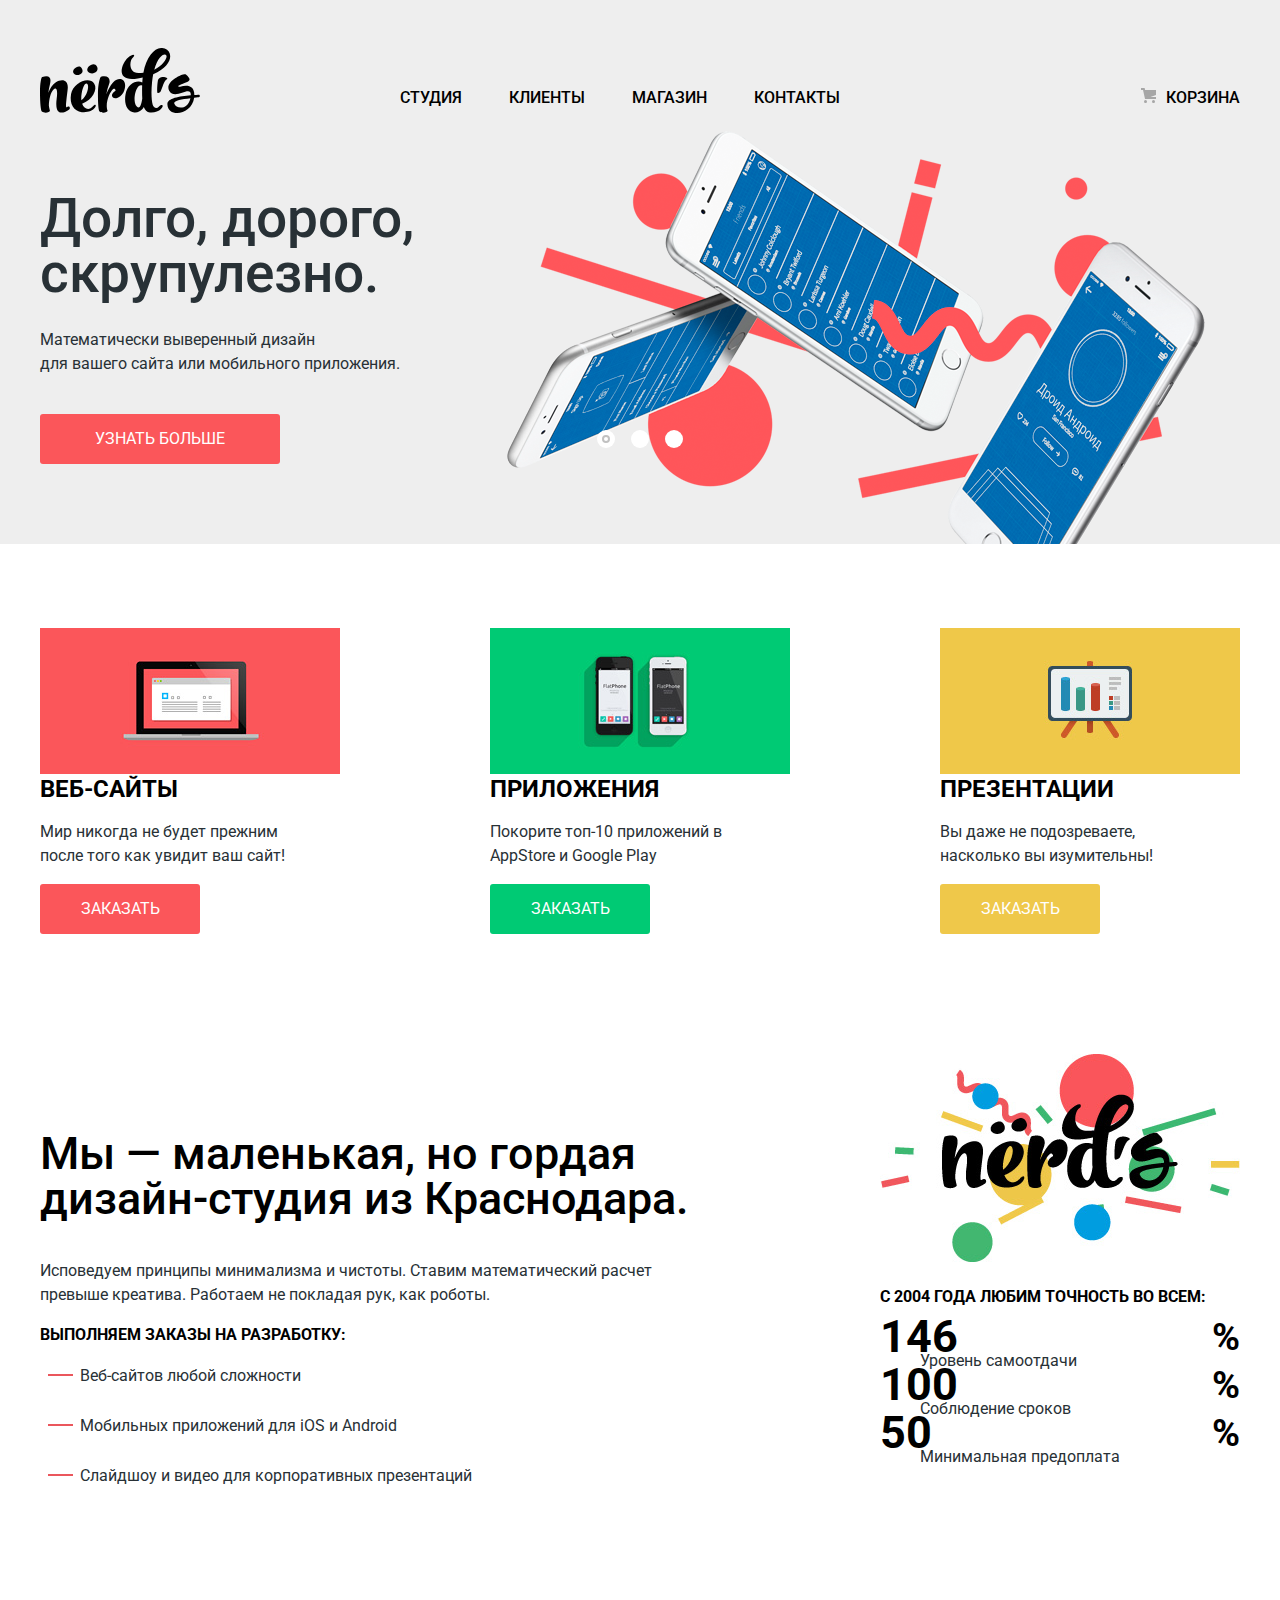
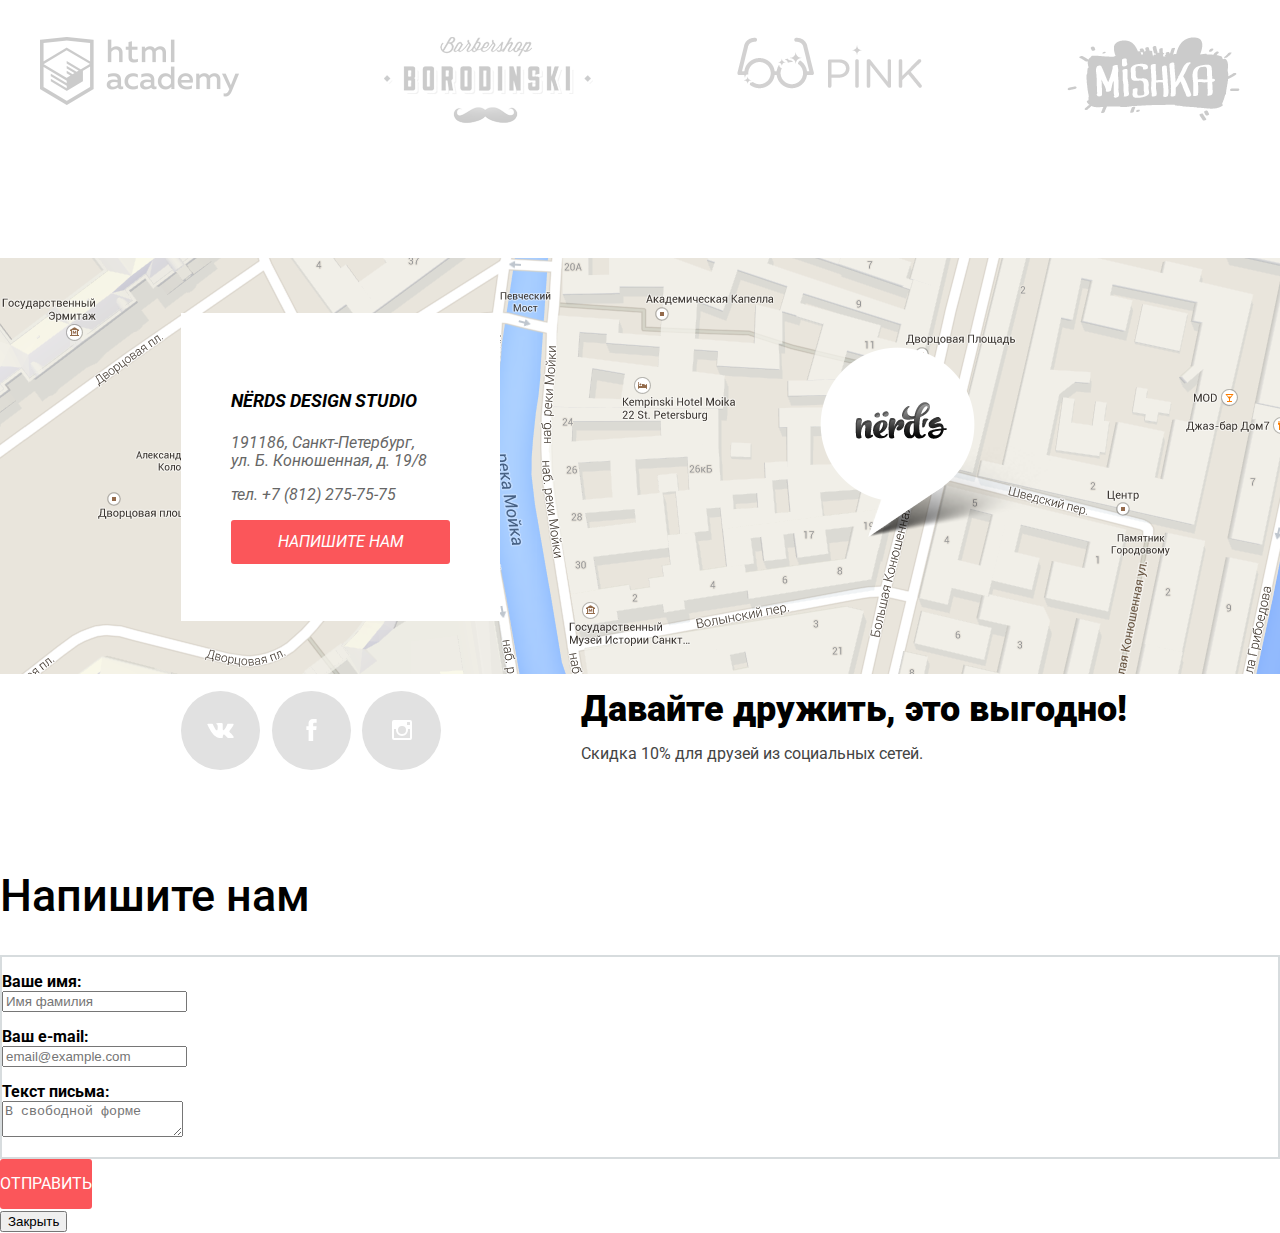
==== commit 401311f3: "Оживление интерактивного блока" ====
--- a/index.html
+++ b/index.html
@@ -28,8 +28,8 @@
    <main>
      <h1 class="visually-hidden">Дизайн-студия Нердс</h1>
      <section class="slider">
-      <div class="container">
-        <h2 class="visually-hidden">Преимущества</h2>
+       <div class="container">
+       <h2 class="visually-hidden">Преимущества</h2>
         <div class="slider-controls">
           <i class="active"></i>
           <i></i>
@@ -51,35 +51,33 @@
             <p>Работать днем, как все? Мы против этого.<br> Ближе к полуночи работа только начинается.</p>
             <a class="slider-item-button button" href="#">Узнать больше</a>
           </li>
-        </ul>
-      </div>
-      </section>
-      <div class="container">
-      <section class="services">
-        <h2 class="visually-hidden">Услуги</h2>
-        <ul class="services-list">
-          <li class="services-item">
-            <h3>ВЕБ-САЙТЫ</h3>
-            <img src="img/index-site.png" width="300" height="146" alt="Веб-сайт">
-            <p>Мир никогда не будет прежним<br> после того как увидит ваш сайт!</p>
-            <a class="button button-red" href="#">ЗАКАЗАТЬ</a>
-           </li>
+        </div>
+        </section>
+       <div class="container">
+       <section class="services">
+         <h2 class="visually-hidden">Услуги</h2>
+         <ul class="services-list">
            <li class="services-item">
-             <h3>ПРИЛОЖЕНИЯ</h3>
-             <img src="img/index-application.png" width="300" height="146" alt="Приложение">
-             <p>Покорите топ-10 приложений в AppStore и Google Play</p>
-             <a class="button button-green" href="#">ЗАКАЗАТЬ</a>
-           </li>
-           <li class="services-item">
-            <h3>ПРЕЗЕНТАЦИИ</h3>
-            <img src="img/index-presentation.png" width="300" height="146" alt="Презентация">
-            <p>Вы даже не подозреваете,<br> насколько вы изумительны!</p>
-            <a class="button button-yellow" href="#">ЗАКАЗАТЬ</a>
-           </li>
-         </ul>
-       </section>
-
-       <div class="index-columns">
+             <h3>ВЕБ-САЙТЫ</h3>
+             <img src="img/index-site.png" width="300" height="146" alt="Веб-сайт">
+             <p>Мир никогда не будет прежним<br> после того как увидит ваш сайт!</p>
+             <a class="button button-red" href="#">ЗАКАЗАТЬ</a>
+            </li>
+            <li class="services-item">
+              <h3>ПРИЛОЖЕНИЯ</h3>
+              <img src="img/index-application.png" width="300" height="146" alt="Приложение">
+              <p>Покорите топ-10 приложений в AppStore и Google Play</p>
+              <a class="button button-green" href="#">ЗАКАЗАТЬ</a>
+            </li>
+            <li class="services-item">
+             <h3>ПРЕЗЕНТАЦИИ</h3>
+             <img src="img/index-presentation.png" width="300" height="146" alt="Презентация">
+             <p>Вы даже не подозреваете,<br> насколько вы изумительны!</p>
+             <a class="button button-yellow" href="#">ЗАКАЗАТЬ</a>
+            </li>
+          </ul>
+        </section>
+        <div class="index-columns">
        <section class="company">
          <h2>Мы — маленькая, но гордая дизайн-студия из Краснодара.</h2>
          <p>Исповедуем принципы минимализма и чистоты. Ставим математический расчет превыше креатива. Работаем не покладая рук, как роботы.</p>
@@ -96,12 +94,18 @@
           <img src="img/index-nerds.png" width="360" height="208" alt="Нердс">
           <h3>с 2004 года Любим точность во всем:</h3>
           <dl class="advantages">
+            <div class="advantage-info">
               <dt class="advantages-item">146<sup>%</sup></dt>
-              <dd>Уровень самоотдачи</dd>
+              <dd class="advantages-d">Уровень самоотдачи</dd>
+            </div>
+            <div class="advantage-info">
               <dt class="advantages-item">100<sup>%</sup></dt>
-              <dd>Соблюдение сроков</dd>
+              <dd class="advantages-d">Соблюдение сроков</dd>
+            </div>
+            <div class="advantage-info">
               <dt class="advantages-item">50<sup>%</sup></dt>
-              <dd>Минимальная предоплата</dd>
+              <dd class="advantages-d">Минимальная предоплата</dd>
+            </div>
           </dl>
         </section>
       </div>
@@ -127,7 +131,7 @@
              <a class="button button-contact" href="#">Напишите нам</a>
            </address>
          </div>
-        </div>
+
         <div class="social-contact">
         <div class="footer-social">
           <ul>
@@ -152,28 +156,90 @@
           <p class="social-title"><b>Давайте дружить, это выгодно!</b></p>
           <p>Скидка 10% для друзей из социальных сетей.</p>
         </div>
+        </div>
       </div>
-      </div>
-      </footer>
-
-      <section class="modal modal-letter">
-        <h2>Напишите нам</h2>
-        <form class="letter-form" action="https://echo.htmlacademy.ru/" method="post">
-          <p class="letter-item">
-            <label for="letter-username">Ваше имя:</label><br>
-            <input id="letter-username" type="text" name="username" value="" placeholder="Имя фамилия">
-          </p>
-          <p class="letter-item">
-            <label for="letter-email">Ваш e-mail:</label><br>
-            <input id="letter-email" type="text" name="e-mail" value="" placeholder="email@example.com">
-          </p>
-          <p class="letter-item">
-            <label for="letter-text">Текст письма:</label><br>
-            <textarea id="letter-text" name="text" placeholder="В свободной форме"></textarea>
-          </p>
-          <button class="button" type="submit">ОТПРАВИТЬ</button>
-        </form>
-        <button class="modal-close" type="button">Закрыть</button>
-      </section>
-    </body>
-</html>
+    </footer>
+
+   <section class="modal modal-letter">
+     <h2>Напишите нам</h2>
+     <form class="letter-form" action="https://echo.htmlacademy.ru/" method="post">
+       <p class="letter-item">
+         <label for="letter-username">Ваше имя:</label><br>
+         <input id="letter-username" type="text" name="username" value="" placeholder="Имя фамилия">
+       </p>
+       <p class="letter-item">
+         <label for="letter-email">Ваш e-mail:</label><br>
+         <input id="letter-email" type="text" name="email" value="" placeholder="email@example.com">
+       </p>
+       <p class="letter-item">
+         <label for="letter-text">Текст письма:</label><br>
+         <textarea id="letter-text" name="text" placeholder="В свободной форме"></textarea>
+       </p>
+       </form>
+       <button class="button button-close" type="submit">ОТПРАВИТЬ</button>
+
+     <button class="modal-close" type="button">Закрыть</button>
+   </section>
+
+
+   <script>
+   var link = document.querySelector(".button-contact");
+
+   var popup = document.querySelector(".modal-letter");
+   var close = popup.querySelector(".modal-close");
+
+   var form = popup.querySelector("form");
+   var username = popup.querySelector("[name=username]");
+   var password = popup.querySelector("[name=email]");
+
+   var isStorageSupport = true;
+   var storage = "";
+
+   try {
+     storage = localStorage.getItem("username");
+   } catch (err) {
+     isStorageSupport = false;
+   }
+
+   link.addEventListener("click", function (evt) {
+     evt.preventDefault();
+     popup.classList.add("modal-show");
+
+     if (storage) {
+       login.value = storage;
+       password.focus();
+     } else {
+       login.focus();
+     }
+   });
+
+   close.addEventListener("click", function (evt) {
+     evt.preventDefault();
+     popup.classList.remove("modal-show");
+     popup.classList.remove("modal-error");
+   });
+
+   form.addEventListener("submit", function (evt) {
+     if (!username.value || !email.value) {
+       evt.preventDefault();
+       popup.classList.remove("modal-error");
+       popup.offsetWidth = popup.offsetWidth;
+       popup.classList.add("modal-error");
+     } else {
+       if (isStorageSupport) {
+         localStorage.setItem("username", username.value);
+       }
+     }
+   });
+
+   window.addEventListener("keydown", function (evt) {
+     if (evt.keyCode === 27) {
+       evt.preventDefault();
+       if (popup.classList.contains("modal-show")) {
+         popup.classList.remove("modal-show");
+         popup.classList.remove("modal-error");
+       }
+     }
+   });
+ </script>
+ </body>
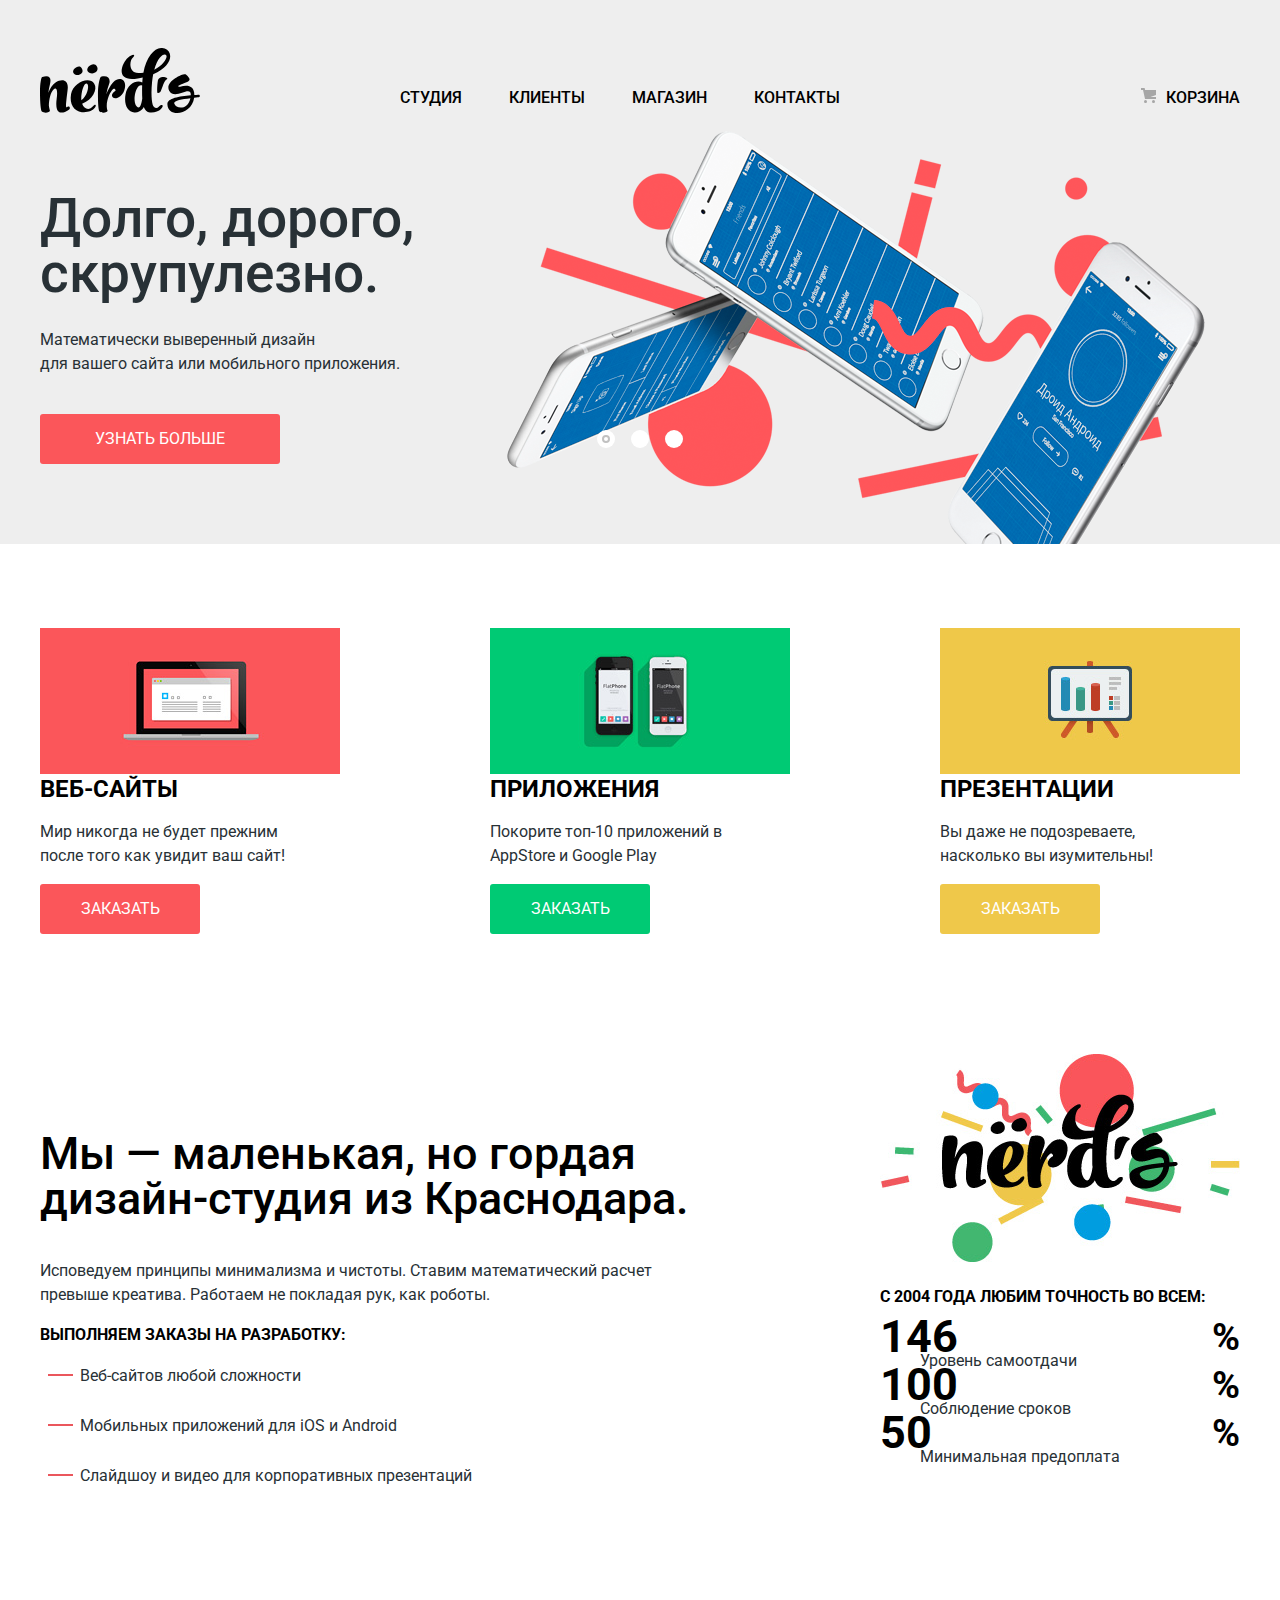
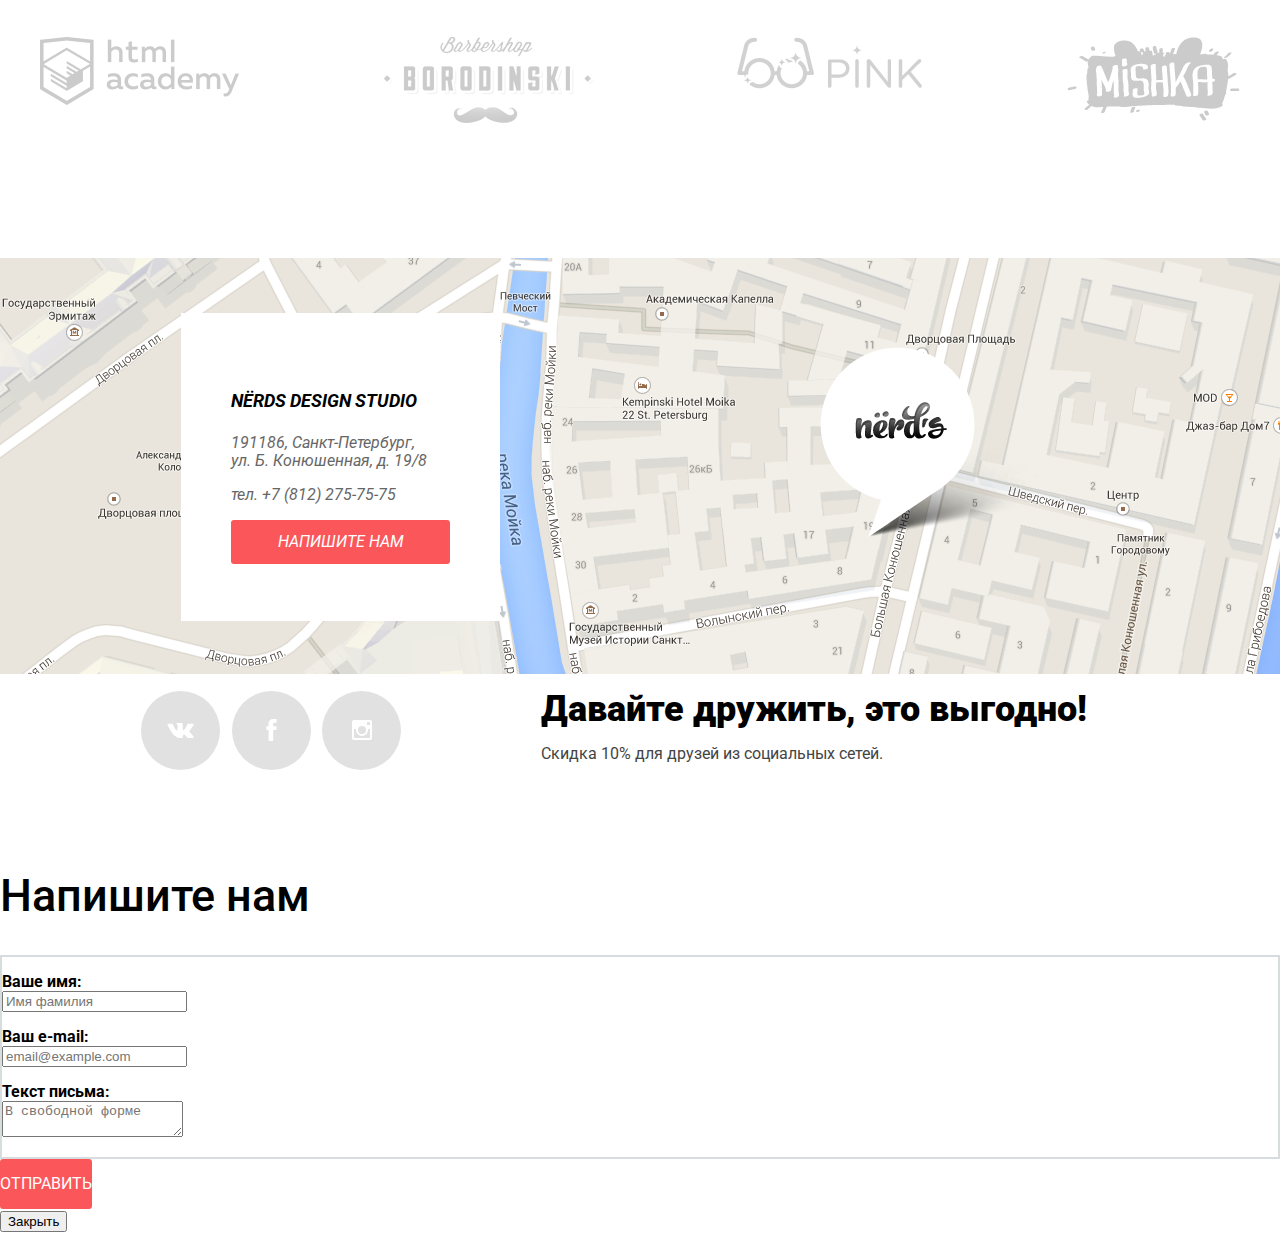
==== commit 86e5681c: "Исправление ошибок на главной" ====
--- a/index.html
+++ b/index.html
@@ -51,6 +51,7 @@
             <p>Работать днем, как все? Мы против этого.<br> Ближе к полуночи работа только начинается.</p>
             <a class="slider-item-button button" href="#">Узнать больше</a>
           </li>
+        </ul>
         </div>
         </section>
        <div class="container">
@@ -131,6 +132,7 @@
              <a class="button button-contact" href="#">Напишите нам</a>
            </address>
          </div>
+       </div>
 
         <div class="social-contact">
         <div class="footer-social">
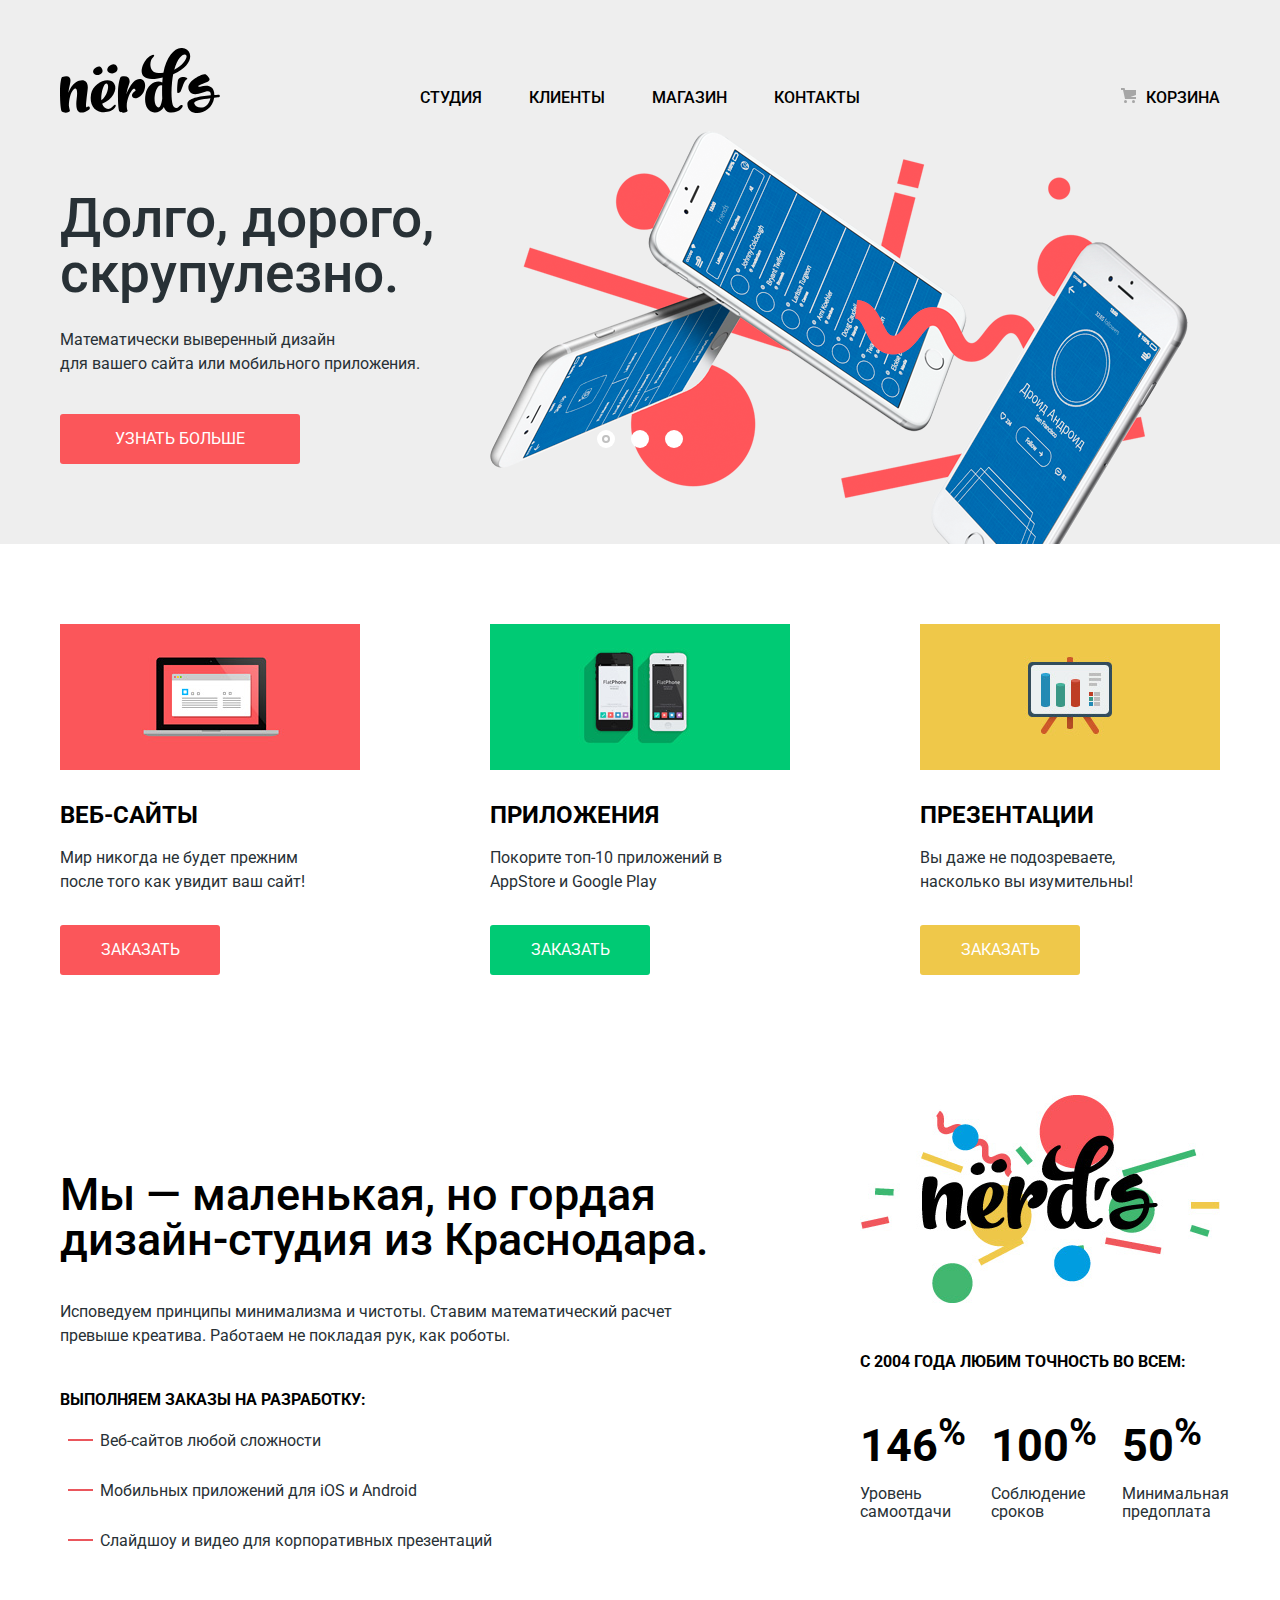
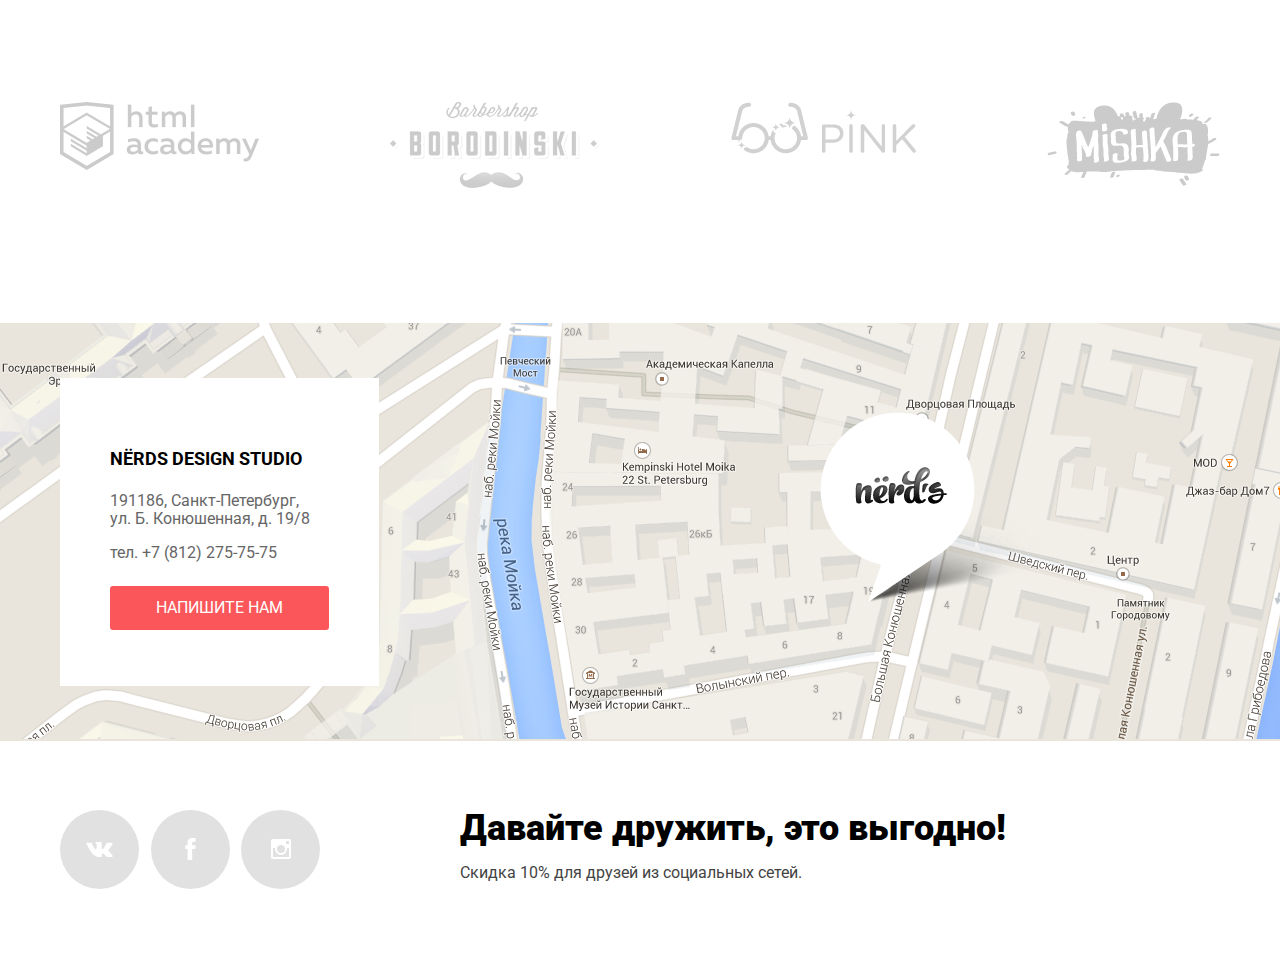
==== commit f2cdfc37: "Защита" ====
--- a/index.html
+++ b/index.html
@@ -6,8 +6,8 @@
     <link href="https://fonts.googleapis.com/css?family=Roboto:400,500,700&display=swap&subset=cyrillic" rel="stylesheet">
     <link href="css/style.css" rel="stylesheet">
   </head>
-     <body>
-   <header class="main-header">
+  <body>
+    <header class="main-header">
      <div class="container">
      <nav class="main-navigation">
        <a class="main-logo">
@@ -23,17 +23,20 @@
          <li class="basket"><a href="#">Корзина</a></li>
        </ul>
      </nav>
-   </div>
-   </header>
-   <main>
+     </div>
+    </header>
+    <main>
      <h1 class="visually-hidden">Дизайн-студия Нердс</h1>
      <section class="slider">
-       <div class="container">
-       <h2 class="visually-hidden">Преимущества</h2>
+      <div class="container">
+        <h2 class="visually-hidden">Преимущества</h2>
+        <input class="visually-hidden" type="radio" id="product-1" name="toggle" checked>
+        <input class="visually-hidden" type="radio" id="product-2" name="toggle">
+        <input class="visually-hidden" type="radio" id="product-3" name="toggle">
         <div class="slider-controls">
-          <i class="active"></i>
-          <i></i>
-          <i></i>
+          <label class="slider-controls-item slider-controls-item--1" for="product-1">Первый</label>
+          <label class="slider-controls-item slider-controls-item--2" for="product-2">Второй</label>
+          <label class="slider-controls-item slider-controls-item--3" for="product-3">Третий</label>
         </div>
         <ul class="slider-list">
           <li class="slider-item">
@@ -52,117 +55,116 @@
             <a class="slider-item-button button" href="#">Узнать больше</a>
           </li>
         </ul>
-        </div>
-        </section>
+      </div>
+     </section>
+     <div class="container">
+     <section class="services">
+      <h2 class="visually-hidden">Услуги</h2>
+      <ul class="services-list">
+        <li class="services-item">
+          <h3>ВЕБ-САЙТЫ</h3>
+          <img src="img/index-site.png" width="300" height="146" alt="Веб-сайт">
+          <p>Мир никогда не будет прежним<br> после того как увидит ваш сайт!</p>
+          <a class="button button-red" href="#">ЗАКАЗАТЬ</a>
+        </li>
+        <li class="services-item">
+          <h3>ПРИЛОЖЕНИЯ</h3>
+          <img src="img/index-application.png" width="300" height="146" alt="Приложение">
+          <p>Покорите топ-10 приложений в AppStore и Google Play</p>
+          <a class="button button-green" href="#">ЗАКАЗАТЬ</a>
+        </li>
+        <li class="services-item">
+          <h3>ПРЕЗЕНТАЦИИ</h3>
+          <img src="img/index-presentation.png" width="300" height="146" alt="Презентация">
+          <p>Вы даже не подозреваете,<br> насколько вы изумительны!</p>
+          <a class="button button-yellow" href="#">ЗАКАЗАТЬ</a>
+        </li>
+       </ul>
+     </section>
+     <div class="index-columns">
+     <section class="company">
+      <h2>Мы — маленькая, но гордая дизайн-студия из Краснодара.</h2>
+      <p>Исповедуем принципы минимализма и чистоты. Ставим математический расчет превыше креатива. Работаем не покладая рук, как роботы.</p>
+      <h3>Выполняем заказы на разработку:</h3>
+      <ul>
+        <li>Веб-сайтов любой сложности</li>
+        <li>Мобильных приложений для iOS и Android</li>
+        <li>Слайдшоу и видео для корпоративных презентаций</li>
+      </ul>
+     </section>
+     <section class="info">
+      <h2 class="visually-hidden">О дизайн-студии Нердс</h2>
+      <img src="img/index-nerds.png" width="360" height="208" alt="Нердс">
+      <h3>с 2004 года Любим точность во всем:</h3>
+      <dl class="advantages">
+       <div class="advantage-info">
+         <dt class="advantages-item">146<sup>%</sup></dt>
+         <dd class="advantages-d">Уровень самоотдачи</dd>
+       </div>
+       <div class="advantage-info">
+         <dt class="advantages-item">100<sup>%</sup></dt>
+         <dd class="advantages-d">Соблюдение сроков</dd>
+       </div>
+       <div class="advantage-info">
+         <dt class="advantages-item">50<sup>%</sup></dt>
+         <dd class="advantages-d">Минимальная предоплата</dd>
+       </div>
+      </dl>
+     </section>
+     </div>
+     <section class="customers">
+      <ul class="customers-logo">
+       <li class="customers-item"><a href="https://htmlacademy.ru/intensive/htmlcss"><img src="img/index-htmlacademy.png" width="199" height="68" alt="Логотип HTML Академии"></a></li>
+       <li class="customers-item"><img src="img/index-borodinski.png" width="209" height="90" alt="Логотип Барбершоп Бородински"></li>
+       <li class="customers-item"><img src="img/index-pink.png" width="185" height="52" alt="Логотип Pink"></li>
+       <li class="customers-item"><img src="img/index-mishka.png" width="173" height="84" alt="Логотип Мишка"></li>
+      </ul>
+     </section>
+   </div>
+   </main>
+   <footer>
+     <div class="contacts-list">
        <div class="container">
-       <section class="services">
-         <h2 class="visually-hidden">Услуги</h2>
-         <ul class="services-list">
-           <li class="services-item">
-             <h3>ВЕБ-САЙТЫ</h3>
-             <img src="img/index-site.png" width="300" height="146" alt="Веб-сайт">
-             <p>Мир никогда не будет прежним<br> после того как увидит ваш сайт!</p>
-             <a class="button button-red" href="#">ЗАКАЗАТЬ</a>
-            </li>
-            <li class="services-item">
-              <h3>ПРИЛОЖЕНИЯ</h3>
-              <img src="img/index-application.png" width="300" height="146" alt="Приложение">
-              <p>Покорите топ-10 приложений в AppStore и Google Play</p>
-              <a class="button button-green" href="#">ЗАКАЗАТЬ</a>
-            </li>
-            <li class="services-item">
-             <h3>ПРЕЗЕНТАЦИИ</h3>
-             <img src="img/index-presentation.png" width="300" height="146" alt="Презентация">
-             <p>Вы даже не подозреваете,<br> насколько вы изумительны!</p>
-             <a class="button button-yellow" href="#">ЗАКАЗАТЬ</a>
-            </li>
-          </ul>
-        </section>
-        <div class="index-columns">
-       <section class="company">
-         <h2>Мы — маленькая, но гордая дизайн-студия из Краснодара.</h2>
-         <p>Исповедуем принципы минимализма и чистоты. Ставим математический расчет превыше креатива. Работаем не покладая рук, как роботы.</p>
-         <h3>Выполняем заказы на разработку:</h3>
-         <ul>
-           <li>Веб-сайтов любой сложности</li>
-           <li>Мобильных приложений для iOS и Android</li>
-           <li>Слайдшоу и видео для корпоративных презентаций</li>
-         </ul>
-        </section>
-
-        <section class="info">
-          <h2 class="visually-hidden">О дизайн-студии Нердс</h2>
-          <img src="img/index-nerds.png" width="360" height="208" alt="Нердс">
-          <h3>с 2004 года Любим точность во всем:</h3>
-          <dl class="advantages">
-            <div class="advantage-info">
-              <dt class="advantages-item">146<sup>%</sup></dt>
-              <dd class="advantages-d">Уровень самоотдачи</dd>
-            </div>
-            <div class="advantage-info">
-              <dt class="advantages-item">100<sup>%</sup></dt>
-              <dd class="advantages-d">Соблюдение сроков</dd>
-            </div>
-            <div class="advantage-info">
-              <dt class="advantages-item">50<sup>%</sup></dt>
-              <dd class="advantages-d">Минимальная предоплата</dd>
-            </div>
-          </dl>
-        </section>
-      </div>
-        <section class="customers">
-          <ul class="customers-logo">
-            <li class="customers-item"><a href="https://htmlacademy.ru/intensive/htmlcss"><img src="img/index-htmlacademy.png" width="199" height="68" alt="Логотип HTML Академии"></a></li>
-            <li class="customers-item"><img src="img/index-borodinski.png" width="209" height="90" alt="Логотип Барбершоп Бородински"></li>
-            <li class="customers-item"><img src="img/index-pink.png" width="185" height="52" alt="Логотип Pink"></li>
-            <li class="customers-item"><img src="img/index-mishka.png" width="173" height="84" alt="Логотип Мишка"></li>
-          </ul>
-        </section>
-      </div>
-      </main>
-      <footer>
-          <div class="contacts-list">
-          <div class="container">
-          <div class="contact-item">
-            <address class="contacts">
-              <p class="adres-title"><b>NЁRDS DESIGN STUDIO</b></p>
-              <p>191186, Санкт-Петербург,<br>
-             ул. Б. Конюшенная, д. 19/8<br></p>
+         <div class="contact-item">
+           <address class="contacts">
+             <p class="adres-title"><b>NЁRDS DESIGN STUDIO</b></p>
+             <p>191186, Санкт-Петербург,<br>
+               ул. Б. Конюшенная, д. 19/8<br></p>
              <p>тел. +7 (812) 275-75-75</p>
-             <a class="button button-contact" href="#">Напишите нам</a>
+             <a class="button button-contact" href="contact.html">Напишите нам</a>
            </address>
          </div>
        </div>
-
-        <div class="social-contact">
-        <div class="footer-social">
-          <ul>
-            <li><a class="social-button" href="#"><span class="visually-hidden">Вконтакте</span>
-        <svg xmlns="http://www.w3.org/2000/svg" width="27" height="15" viewBox="0 0 26.14 14.91">
-          <path d="M26 13.47l-.09-.17a13.55 13.55 0 0 0-2.6-3q-.87-.83-1.1-1.12A1 1 0 0 1 22 8a10.27 10.27 0 0 1 1.22-1.78l.88-1.16q2.35-3.13 2-4L26 .94a.8.8 0 0 0-.4-.22 2.14 2.14 0 0 0-.87 0h-3.92a.51.51 0 0 0-.27 0h-.3a.6.6 0 0 0-.15.14.93.93 0 0 0-.14.24 22.22 22.22 0 0 1-1.46 3.06q-.5.84-.93 1.46a7 7 0 0 1-.71.91 4.94 4.94 0 0 1-.52.47q-.23.18-.35.15l-.23-.05a.9.9 0 0 1-.31-.33 1.49 1.49 0 0 1-.16-.53v-.55-.65-.57-1.12-1-.75a3.14 3.14 0 0 0 0-.62 2.12 2.12 0 0 0-.14-.44.73.73 0 0 0-.28-.33 1.57 1.57 0 0 0-.46-.18A9 9 0 0 0 12.57 0a8.93 8.93 0 0 0-3.25.33 1.83 1.83 0 0 0-.52.41q-.25.3-.07.33a1.67 1.67 0 0 1 1.16.59l.08.16a2.6 2.6 0 0 1 .19.63 6.32 6.32 0 0 1 .12 1 10.59 10.59 0 0 1 0 1.7q-.07.71-.13 1.1a2.21 2.21 0 0 1-.18.64 2.69 2.69 0 0 1-.16.3l-.07.07a1 1 0 0 1-.37.07.86.86 0 0 1-.46-.19 3.27 3.27 0 0 1-.56-.52 7 7 0 0 1-.66-.93q-.37-.6-.76-1.42l-.22-.39q-.2-.38-.56-1.11t-.62-1.43A.9.9 0 0 0 5.2.9h-.07a.93.93 0 0 0-.22-.16A1.44 1.44 0 0 0 4.6.65L.87.68A1 1 0 0 0 .1.94L0 1a.44.44 0 0 0 0 .22 1.08 1.08 0 0 0 .08.37Q.9 3.53 1.86 5.31t1.66 2.87Q4.23 9.27 5 10.24t1 1.24l.37.41.34.33a8.06 8.06 0 0 0 1 .78 16.34 16.34 0 0 0 1.4.9 7.6 7.6 0 0 0 1.79.72 6.19 6.19 0 0 0 2 .22h1.57a1.08 1.08 0 0 0 .72-.3l.05-.07a.9.9 0 0 0 .1-.25 1.38 1.38 0 0 0 0-.37 4.48 4.48 0 0 1 .09-1.05 2.77 2.77 0 0 1 .23-.71 1.74 1.74 0 0 1 .29-.4 1.19 1.19 0 0 1 .23-.2h.11a.86.86 0 0 1 .77.21 4.52 4.52 0 0 1 .83.79q.39.47.93 1.05a6.41 6.41 0 0 0 1 .87l.27.16a3.31 3.31 0 0 0 .71.3 1.53 1.53 0 0 0 .76.07l3.48-.05a1.58 1.58 0 0 0 .8-.17.68.68 0 0 0 .34-.37 1.06 1.06 0 0 0 0-.46 1.71 1.71 0 0 0-.1-.36z" fill="#fff">
-          </path>
-        </svg></a></li>
-            <li><a class="social-button" href="#"><span class="visually-hidden">Фейсбук</span>
-        <svg xmlns="http://www.w3.org/2000/svg" width="19" height="22" viewBox="0 0 10.15 21.74">
-          <path d="M3.34 1.12A4.77 4.77 0 0 1 6.53 0h3.61v3.81H7.81a1.07 1.07 0 0 0-1.09.83v2.55h3.42c-.08 1.23-.24 2.45-.41 3.67h-3v10.87H2.21V10.86H0V7.21h2.19V3.66a3.83 3.83 0 0 1 1.15-2.54z" fill="#fff">
-          </path>
-        </svg></a></li>
-            <li><a class="social-button" href="#"><span class="visually-hidden">Инстаграм</span>
-        <svg xmlns="http://www.w3.org/2000/svg" width="20" height="20" viewBox="0 0 20 20">
-          <path d="M18 0H2a2 2 0 0 0-2 2v16a2 2 0 0 0 2 2h16a2 2 0 0 0 2-2V2a2 2 0 0 0-2-2zm-8 6a4 4 0 1 1-4 4 4 4 0 0 1 4-4zM2.5 18a.47.47 0 0 1-.5-.5V9h2.1a3.4 3.4 0 0 0-.1 1 6 6 0 1 0 12 0 3.4 3.4 0 0 0-.1-1H18v8.5a.47.47 0 0 1-.5.5zM18 4.5a.47.47 0 0 1-.5.5h-2a.47.47 0 0 1-.5-.5v-2a.47.47 0 0 1 .5-.5h2a.47.47 0 0 1 .5.5z" fill="#fff">
-          </path>
-        </svg></a></li>
-          </ul>
-        </div>
-          <div class="social-info">
-          <p class="social-title"><b>Давайте дружить, это выгодно!</b></p>
-          <p>Скидка 10% для друзей из социальных сетей.</p>
-        </div>
-        </div>
-      </div>
-    </footer>
-
-   <section class="modal modal-letter">
+     </div>
+     <div class="container">
+       <div class="social-contact">
+         <div class="footer-social">
+           <ul>
+             <li><a class="social-button" href="#"><span class="visually-hidden">Вконтакте</span>
+               <svg xmlns="http://www.w3.org/2000/svg" width="27" height="15" viewBox="0 0 26.14 14.91">
+               <path d="M26 13.47l-.09-.17a13.55 13.55 0 0 0-2.6-3q-.87-.83-1.1-1.12A1 1 0 0 1 22 8a10.27 10.27 0 0 1 1.22-1.78l.88-1.16q2.35-3.13 2-4L26 .94a.8.8 0 0 0-.4-.22 2.14 2.14 0 0 0-.87 0h-3.92a.51.51 0 0 0-.27 0h-.3a.6.6 0 0 0-.15.14.93.93 0 0 0-.14.24 22.22 22.22 0 0 1-1.46 3.06q-.5.84-.93 1.46a7 7 0 0 1-.71.91 4.94 4.94 0 0 1-.52.47q-.23.18-.35.15l-.23-.05a.9.9 0 0 1-.31-.33 1.49 1.49 0 0 1-.16-.53v-.55-.65-.57-1.12-1-.75a3.14 3.14 0 0 0 0-.62 2.12 2.12 0 0 0-.14-.44.73.73 0 00-.28-.33 1.57 1.57 0 0 0-.46-.18A9 9 0 0 0 12.57 0a8.93 8.93 0 0 0-3.25.33 1.83 1.83 0 0 0-.52.41q-.25.3-.07.33a1.67 1.67 0 0 1 1.16.59l.08.16a2.6 2.6 0 0 1 .19.63 6.32 6.32 0 0 1 .12 1 10.59 10.59 0 0 1 0 1.7q-.07.71-.13 1.1a2.21 2.21 0 0 1-.18.64 2.69 2.69 0 0 1-.16.3l-.07.07a1 1 0 0 1-.37.07.86.86 0 0 1-.46-.19 3.27 3.27 0 0 1-.56-.52 7 7 0 0 1-.66-.93q-.37-.6-.76-1.42l-.22-.39q-.2-.38-.56-1.11t-.62-1.43A.9.9 0 0 0 5.2.9h-.07a.93.93 0 0 0-.22-.16A1.44 1.44 0 0 0 4.6.65L.87.68A1 1 0 0 0 .1.94L0 1a.44.44 0 0 0 0 .22 1.08 1.08 0 0 0 .08.37Q.9 3.53 1.86 5.31t1.66 2.87Q4.23 9.27 5 10.24t1 1.24l.37.41.34.33a8.06 8.06 0 0 0 1 .78 16.34 16.34 0 0 0 1.4.9 7.6 7.6 0 0 0 1.79.72 6.19 6.19 0 0 0 2 .22h1.57a1.08 1.08 0 0 0 .72-.3l.05-.07a.9.9 0 0 0 .1-.25 1.38 1.38 0 0 0 0-.37 4.48 4.48 0 0 1 .09-1.05 2.77 2.77 0 0 1 .23-.71 1.74 1.74 0 0 1 .29-.4 1.19 1.19 0 0 1 .23-.2h.11a.86.86 0 0 1 .77.21 4.52 4.52 0 0 1 .83.79q.39.47.93 1.05a6.41 6.41 0 0 0 1 .87l.27.16a3.31 3.31 0 0 0 .71.3 1.53 1.53 0 0 0 .76.07l3.48-.05a1.58 1.58 0 0 0 .8-.17.68.68 0 0 0 .34-.37 1.06 1.06 0 0 0 0-.46 1.71 1.71 0 0 0-.1-.36z" fill="#fff">
+               </path>
+               </svg></a>
+             </li>
+             <li><a class="social-button" href="#"><span class="visually-hidden">Фейсбук</span>
+               <svg xmlns="http://www.w3.org/2000/svg" width="19" height="22" viewBox="0 0 10.15 21.74">
+               <path d="M3.34 1.12A4.77 4.77 0 0 1 6.53 0h3.61v3.81H7.81a1.07 1.07 0 0 0-1.09.83v2.55h3.42c-.08 1.23-.24 2.45-.41 3.67h-3v10.87H2.21V10.86H0V7.21h2.19V3.66a3.83 3.83 0 0 1 1.15-2.54z" fill="#fff">
+               </path>
+               </svg></a></li>
+             <li><a class="social-button" href="#"><span class="visually-hidden">Инстаграм</span>
+               <svg xmlns="http://www.w3.org/2000/svg" width="20" height="20" viewBox="0 0 20 20">
+                 <path d="M18 0H2a2 2 0 0 0-2 2v16a2 2 0 0 0 2 2h16a2 2 0 0 0 2-2V2a2 2 0 0 0-2-2zm-8 6a4 4 0 1 1-4 4 4 4 0 0 1 4-4zM2.5 18a.47.47 0 0 1-.5-.5V9h2.1a3.4 3.4 0 0 0-.1 1 6 6 0 1 0 12 0 3.4 3.4 0 0 0-.1-1H18v8.5a.47.47 0 0 1-.5.5zM18 4.5a.47.47 0 0 1-.5.5h-2a.47.47 0 0 1-.5-.5v-2a.47.47 0 0 1 .5-.5h2a.47.47 0 0 1 .5.5z" fill="#fff">
+                 </path>
+               </svg></a></li>
+           </ul>
+         </div>
+         <div class="social-info">
+           <p class="social-title"><b>Давайте дружить, это выгодно!</b></p>
+           <p>Скидка 10% для друзей из социальных сетей.</p>
+         </div>
+       </div>
+   </footer>
+   <div class="modal modal-letter">
      <h2>Напишите нам</h2>
      <form class="letter-form" action="https://echo.htmlacademy.ru/" method="post">
        <p class="letter-item">
@@ -174,74 +176,13 @@
          <input id="letter-email" type="text" name="email" value="" placeholder="email@example.com">
        </p>
        <p class="letter-item">
-         <label for="letter-text">Текст письма:</label><br>
-         <textarea id="letter-text" name="text" placeholder="В свободной форме"></textarea>
+           <label for="letter-text">Текст письма:</label><br>
+           <textarea id="letter-text" name="text" placeholder="В свободной форме"></textarea>
        </p>
-       </form>
-       <button class="button button-close" type="submit">ОТПРАВИТЬ</button>
-
+     </form>
+     <button class="button button-close" type="submit">ОТПРАВИТЬ</button>
      <button class="modal-close" type="button">Закрыть</button>
-   </section>
-
-
-   <script>
-   var link = document.querySelector(".button-contact");
-
-   var popup = document.querySelector(".modal-letter");
-   var close = popup.querySelector(".modal-close");
-
-   var form = popup.querySelector("form");
-   var username = popup.querySelector("[name=username]");
-   var password = popup.querySelector("[name=email]");
-
-   var isStorageSupport = true;
-   var storage = "";
-
-   try {
-     storage = localStorage.getItem("username");
-   } catch (err) {
-     isStorageSupport = false;
-   }
-
-   link.addEventListener("click", function (evt) {
-     evt.preventDefault();
-     popup.classList.add("modal-show");
-
-     if (storage) {
-       login.value = storage;
-       password.focus();
-     } else {
-       login.focus();
-     }
-   });
-
-   close.addEventListener("click", function (evt) {
-     evt.preventDefault();
-     popup.classList.remove("modal-show");
-     popup.classList.remove("modal-error");
-   });
-
-   form.addEventListener("submit", function (evt) {
-     if (!username.value || !email.value) {
-       evt.preventDefault();
-       popup.classList.remove("modal-error");
-       popup.offsetWidth = popup.offsetWidth;
-       popup.classList.add("modal-error");
-     } else {
-       if (isStorageSupport) {
-         localStorage.setItem("username", username.value);
-       }
-     }
-   });
-
-   window.addEventListener("keydown", function (evt) {
-     if (evt.keyCode === 27) {
-       evt.preventDefault();
-       if (popup.classList.contains("modal-show")) {
-         popup.classList.remove("modal-show");
-         popup.classList.remove("modal-error");
-       }
-     }
-   });
- </script>
+   </div>
+   <script src="js/popup.js"></script>
  </body>
+ </html>
--- a/css/style.css
+++ b/css/style.css
@@ -1,255 +1,229 @@
-body{
-
-  margin: 0;
-  padding: 0;
-
+body {
+  margin: 0;
+  padding: 0;
+  min-width: 1200px;
   font-family: 'Roboto', Arial, sans-serif;
   font-size: 16px;
   line-height: 24px;
   color: #283136;
-
   background-color: #ffffff;
 }
-a{
+a {
   text-decoration: none;
 }
 img {
   max-width: 100%;
   height: auto;
 }
-
 .visually-hidden:not(:focus):not(:active),
 input[type="checkbox"].visually-hidden,
 input[type="radio"].visually-hidden {
   position: absolute;
-
   width: 1px;
   height: 1px;
   margin: -1px;
   border: 0;
   padding: 0;
-
   white-space: nowrap;
-
   clip-path: inset(100%);
   clip: rect(0 0 0 0);
   overflow: hidden;
 }
-.button{
+.button {
   display: block;
   padding: 13px 0;
   font: inherit;
-
   text-align: center;
   color: #ffffff;
   vertical-align: middle;
   text-transform: uppercase;
   text-decoration: none;
-
-
   background-color: #fb565a;
   border-radius: 3px;
   border: none;
 }
-.button:hover{
+.button:hover {
   background-color: #e74246;
 }
-.button:focus{
+.button:focus {
   background-color: #d7373b;
   color: rgba(255, 255, 255, 0.3)
 }
-.main-header{
+.main-header {
   width: 100%;
   background-color: #eeeeee;
 }
-.container{
-  width: 1200px;
+.container {
+  width: 1160px;
   margin: 0 auto;
   padding: 0 20px;
 }
-.main-navigation{
-  display: flex;
-  margin: 0;
-
+.main-navigation {
+  display: flex;
+  margin: 0;
   font-size: 16px;
   line-height: 30px;
   font-weight: 500;
   color: #000000;
   text-transform: uppercase;
-
   background-color: #eeeeee;
 }
-.main-logo{
+.main-logo {
   width: 160px;
   height: 65px;
   padding-top: 48px;
   padding-right: 200px;
-
   opacity: 1;
 }
-.main-logo:hover{
+.main-logo:hover {
   opacity: 0.8;
 }
-.main-logo:active{
+.main-logo:active {
     opacity: 0.3;
 }
 .site-navigation,
-.user-navigation{
+.user-navigation {
   align-items: flex-start;
   flex-direction: row;
-
-  margin: 0;
-  padding: 0;
-
+  margin: 0;
+  padding: 0;
   list-style: none;
 }
-.site-navigation{
+.site-navigation {
   display: flex;
   flex-wrap: wrap;
   width: 540px;
 }
-.user-navigation{
+.user-navigation {
   display: flex;
   max-width: 160px;
   margin-left: auto;
 }
-.user-navigation .basket{
+.user-navigation .basket {
   position: relative;
   padding-left: 50px;
 }
 .site-navigation a,
-.user-navigation a{
+.user-navigation a {
   display: block;
   padding-top: 83px;
   vertical-align: middle;
   color: #000000;
 }
-.site-navigation a{
+.site-navigation a {
   padding-right: 47px;
 }
-
 .site-navigation a:hover,
-.user-navigation a:hover{
+.user-navigation a:hover {
   color: #fb565a;
 }
 .site-navigation a:focus,
-.user-navigation a:focus{
+.user-navigation a:focus {
   color: #000000;
   opacity: 0.3;
 }
+.site-navigation-current::after {
+  content: "";
+  position: absolute;
+  background: #fb565a;
+  height: 2px;
+  width: 74px;
+}
 .basket::before {
   content: "";
-
   position: absolute;
   top: 88px;
   left: 25px;
   width: 16px;
   height: 18px;
-
   background-image: url("../img/cart-icon.svg");
   background-repeat: no-repeat;
   background-position: 0 0;
 }
 .slider {
   position: relative;
-  margin-bottom: 84px;
-
+  margin-bottom: 80px;
   background-color: #eeeeee;
 }
-
 .slider-controls {
   position: absolute;
   left: 50%;
   bottom: 104px;
   z-index: 100;
-
   width: 160px;
   height: 18px;
-
   text-align: center;
   font-size: 0;
   transform: translateX(-50%);
 }
-
-.slider-controls i {
+.slider-controls label {
   position: relative;
-
   display: inline-block;
   width: 18px;
   height: 18px;
   padding: 8px;
-
   border-radius: 50%;
   cursor: pointer;
 }
-
-.slider-controls i::after {
-  content: "";
-
+.slider-controls label::after {
+  content: "";
   position: absolute;
   top: 8px;
   left: 8px;
   z-index: 1;
-
   width: 18px;
   height: 18px;
-
   background: #ffffff;
-
   border-radius: 50%;
 }
-
-.slider-controls .active::before {
-  content: "";
-
-  position: absolute;
-  left: 50%;
-  top: 50%;
-  z-index: 2;
-
-  width: 4px;
-  height: 4px;
-  margin: -4px;
-
-  background-color: inherit;
-  border: 2px solid #c1c1c1;
-  border-radius: 50%;
-}
-
 .slider-list {
   margin: 0;
   padding: 0;
-
   list-style: none;
 }
-
 .slider-item {
   display: none;
   padding: 78px 0 80px 0;
 }
-
-.slider-item:nth-child(1) {
-  display: block;
-}
-
 .slider-item:nth-child(1) {
   background-image: url("../img/slide1.png");
   background-repeat: no-repeat;
   background-position: 93% 18px;
 }
-
 .slider-item:nth-child(2) {
   background-image: url("../img/slide2.png");
   background-repeat: no-repeat;
   background-position: 100% 0;
 }
-
 .slider-item:nth-child(3) {
   background-image: url("../img/slide3.png");
   background-repeat: no-repeat;
   background-position: 100% 20px;
 }
-
+#product-1:checked ~ .slider-list .slider-item:nth-child(1) {
+  display: block;
+}
+#product-2:checked ~ .slider-list .slider-item:nth-child(2) {
+  display: block;
+}
+#product-3:checked ~ .slider-list .slider-item:nth-child(3) {
+  display: block;
+}
+#product-1:checked ~ .slider-controls .slider-controls-item--1::before,
+#product-2:checked ~ .slider-controls .slider-controls-item--2::before,
+#product-3:checked ~ .slider-controls .slider-controls-item--3::before {
+  content: "";
+  position: absolute;
+  left: 50%;
+  top: 50%;
+  z-index: 2;
+  width: 4px;
+  height: 4px;
+  margin: -4px;
+  background-color: inherit;
+  border: 2px solid #c1c1c1;
+  border-radius: 50%;
+}
 .slider-item h3 {
   max-width: 600px;
   margin: 0;
@@ -259,22 +233,21 @@
   line-height: 55px;
   font-weight: 500;
 }
-
 .slider-item p {
   max-width: 430px;
   margin: 0;
   margin-bottom: 38px;
 }
-.slider-item-button{
+.slider-item-button {
   width: 240px;
 }
-.title{
+.title {
   width: 100%;
   background-color: #eeeeee;
   margin: 0;
   padding-top: 80px;
 }
-.page-title{
+.page-title {
   font-size: 55px;
   line-height: 55px;
   font-weight: 700;
@@ -282,77 +255,77 @@
   text-align: center;
   padding-bottom: 110px;
 }
-.services{
+.services {
   margin-bottom: 120px;
 }
-.services-list{
+.services-list {
   display: flex;
   justify-content: space-between;
   margin: 0;
   padding: 0;
-
   list-style: none;
 }
-.services-item{
+.services-item {
   display: flex;
   flex-direction: column;
   width: 300px;
 }
-.services-item h3{
-  margin: 0;
-
+.services-item h3 {
+  margin: 0;
   font-size: 24px;
   line-height: 30px;
   font-weight: 700;
   color: #000000;
   text-transform: uppercase;
 }
-.services-item img{
+.services-item img {
   order: -1;
-
-}
-.button-red{
-  display: block;
+  margin-bottom: 30px;
+}
+.button-red {
+  display: block;
+  margin-top: 15px;
   width: 160px;
 }
-.button-green{
-  display: block;
+.button-green {
+  display: block;
+  margin-top: 15px;
   width: 160px;
   background-color: #00ca74;
 }
-.button-green:hover{
+.button-green:hover {
   background-color: #00bc6c;
 }
-.button-green:focus{
+.button-green:focus {
   background-color: #00aa62;
   color: rgba(255, 255, 255, 0.3)
 }
-.button-yellow{
-  display: block;
+.button-yellow {
+  display: block;
+  margin-top: 15px;
   width: 160px;
-
   background-color: #efc84a;
 }
-.button-yellow:hover{
+.button-yellow:hover {
   background-color: #eab534;
 }
-.button-yellow:focus{
+.button-yellow:focus {
   background-color: #e5a722;
   color: rgba(255, 255, 255, 0.3)
 }
-.index-columns{
+.index-columns {
   display: flex;
   justify-content: space-between;
-
   margin-bottom: 124px;
 }
-.index-columns h2{
+.index-columns h2 {
   font-size: 45px;
   line-height: 45px;
   font-weight: 500;
   color: #000000;
 }
-.index-columns h3{
+.index-columns h3 {
+  margin-top: 40px;
   font-size: 16px;
   font-weight: 700;
   color: #000000;
@@ -362,60 +335,63 @@
   width: 660px;
   padding-top: 40px;
 }
-.company li{
+.company li {
   margin-bottom: 25px;
-
   list-style-image: url("../img/marker.png");
   list-style-position: inherit;
 }
 .info {
   width: 360px;
 }
-/*.advantages{
-  display: flex;
-  flex-direction: column;
+.advantages {
+  display: flex;
   justify-content: space-between;
-}*/
-.advantages-item{
-  display: flex;
-
-  justify-content: space-between;
+  margin-top: 46px;
+}
+.advantage-info {
+  padding-right: 25px;
+}
+.advantages-item {
+  padding-bottom: 27px;
   font-size: 45px;
   font-weight: 700;
   color: #000000;
 }
-.customers{
+.advantages-d {
+  margin: 0;
+  padding: 0;
+  line-height: 18px;
+}
+.customers {
   margin-bottom: 124px;
 }
-.customers-logo{
+.customers-logo {
   display: flex;
   justify-content: space-between;
   padding: 0;
   margin: 0;
-
   list-style: none;
 }
-.customers-item{
+.customers-item {
   opacity: 0.2;
 }
-.customers-item:hover{
+.customers-item:hover {
   opacity: 1;
 }
-.customers-item:active{
+.customers-item:active {
   opacity: 0.1;
 }
-.catalog-filter{
+.catalog-filter {
   display: flex;
   justify-content: space-between;
 }
-.filters{
-  width: 263px;
+.filters {
+  width: 260px;
 }
 .filter-item {
   margin: 0;
   padding: 0;
   margin-bottom: 48px;
-
   border: none;
 }
 .filter fieldset:first-child {
@@ -431,7 +407,6 @@
 .filters ul {
   padding: 0;
   margin: 0;
-
   list-style: none;
   font-size: 16px;
   line-height: 20px;
@@ -442,230 +417,301 @@
 }
 .filter-option label {
   position: relative;
-
-  display: block;
-
+  display: block;
   cursor: pointer;
   user-select: none;
 }
 .filters-input-checkbox + label::before {
   content: "";
-  position: absolute;
-  left: -42px;
-  top: 0;
-
   width: 23px;
   height: 23px;
-
-  background-image: url("../img/checkbox-off.svg");
-  background-repeat: no-repeat;
-  background-position: 0 0;
+  top: -1;
+  left: -43px;
+  position: absolute;
+  background-image: url("../img/checkbox-off.png");
   opacity: 0.4;
 }
 .filters-input-checkbox:checked + label::after {
   content: "";
-
-  position: absolute;
-  left: -42px;
-  top: 0;
-
-  width: 23px;
+  width: 27px;
   height: 23px;
-
-  background-image: url("../img/checkbox-on.svg");
-  background-repeat: no-repeat;
-  background-position: 0 0;
+  top: -1;
+  left: -43px;
+  position: absolute;
+  background-image: url("../img/checkbox-on1.png");
   opacity: 0.4;
 }
+.filters-input-checkbox + label:hover::before, .filters-input-checkbox:checked + label:hover::after {
+  opacity: 1;
+}
 .filters-input-radio + label::before {
   content: "";
-
-  position: absolute;
-  left: -42px;
+  position: absolute;
+  left: -43px;
   top: -1px;
-
   width: 16px;
   height: 16px;
-
-  border: 2px solid #b8b8b8;
+  border: 3px solid #4d4d4d;
   border-radius: 50%;
+  opacity: 0.4;
 }
 .filters-input-radio:checked + label::after {
   content: "";
-
-  position: absolute;
-  top: 5px;
+  position: absolute;
+  top: 6px;
   left: -36px;
-
   width: 8px;
   height: 8px;
-
-  background-color: #b8b8b8;
+  background-color: #4d4d4d;
   border-radius: 50%;
+  opacity: 0.4;
+}
+.filters-input-radio + label:hover::before, .filters-input-radio:checked + label:hover::after {
+  opacity: 1;
 }
 .range-filter {
   width: 260px;
 }
-
 .filter-item legend {
   font-size: 18px;
   line-height: 24px;
   text-transform: uppercase;
   font-weight: 700;
-
   margin-bottom: 22px;
 }
-
 .range-controls {
   position: relative;
-
   height: 41px;
   margin-bottom: 15px;
   padding-top: 39px;
   padding-right: 20px;
   padding-left: 20px;
-
   background-color: #f1f1f1;
-
   border-radius: 5px;
 }
-
 .range-controls .scale {
   height: 2px;
-
   background: #d7dcde;
 }
-
 .range-controls .bar {
   width: 70%;
   height: 2px;
-
   background: #00ca74;
 }
-
 .range-controls .toggle {
   position: absolute;
   top: 31px;
   left: 0;
-
   width: 4px;
   height: 4px;
   padding: 0;
-
   border: 8px solid #ffffff;
   background-color: #ababab;
   box-shadow: 0 2px 1px 0 #cfcfcf;
   border-radius: 50%;
   cursor: pointer;
 }
-
 .range-controls .toggle-min {
   left: 18px;
 }
-
 .range-controls .toggle-max {
   left: 160px;
 }
-
 .price-controls {
   font-size: 0;
 }
-
 .price-controls label {
   display: inline-block;
   width: 50%;
-
   font-size: 16px;
   text-transform: uppercase;
 }
-
 .price-controls input {
   width: 60px;
   padding: 8px 10px;
   margin-left: 10px;
-
   font-family: Roboto, Arial, sans-serif;
   font-size: 16px;
   text-align: center;
   color: #283136;
-
   border: none;
   border-radius: 5px;
   background: #f1f1f1;
 }
-
 .max-price {
   text-align: right;
 }
-.filters-button{
+.filters-button {
   width: 260px;
   color: #000000;
-
   background-color: #eeeeee;
 }
-.filters-button:hover{
+.filters-button:hover {
   background-color: #dfdfdf;
 }
 .filters-button:active {
   background-color: #d5d5d5;
 }
-.catalog-list{
-  display: flex;
-  flex-wrap: wrap;
+.catalog-filter {
+  display: flex;
   padding: 0;
   margin: 0;
   margin-bottom: 60px;
   list-style: none;
 }
-.catalog-info{
+.catalog-sort-title {
+  font-size: 18px;
+  line-height: 18px;
+  font-weight: 600;
+  margin-right: 240px;
+}
+.catalog-sort {
+  display: flex;
+  margin: 0;
+  padding: 0;
+  list-style: none;
+  border: 0;
+  text-transform: uppercase;
+}
+.catalog-sort-item {
+  font-size: 14px;
+  line-height: 18px;
+  margin-left: 27px;
+}
+.catalog-sort-item a {
+  color: #000000;
+  opacity: 0.3;
+  text-decoration: none;
+}
+.catalog-sort-item a:hover {
+  opacity: 0.6;
+}
+.catalog-sort-item a:active {
+  opacity: 1;
+}
+.catalog-sort-item-active a {
+  color: #000000;
+  opacity: 1;
+}
+.catalog-toggle-list {
+display: flex;
+}
+.catalog-toggle {
+  cursor: pointer;
+}
+.catalog-toggle-down {
+  width: 11px;
+  height: 10px;
+  margin-right: 10px;
+  background-image: url("../img/sort-down.png");
+}
+.catalog-toggle-up {
+  width: 11px;
+  height: 10px;
+  background-image: url("../img/sort-up.png");
+  opacity: 0.2;
+  cursor: auto;
+}
+.catalog {
+  margin-left: 140px;;
+}
+.catalog-item h3 {
+  font-size: 18px;
+  line-height: 30px;
+  text-transform: uppercase;
+}
+.catalog-item {
+  width: 360px;
+  margin-right: 40px;
+  margin-bottom: 80px;
+  position: relative;
+}
+.catalog-item:hover {
+  box-shadow: 0px 7px 9px -3px #cfcfcf;
+}
+.catalog-item:hover .catalog-info {
+  display: block;
+}
+ .catalog-item:hover::before {
+    background-color: #4d4d4d;
+}
+.catalog-item:nth-child(2n) {
+  margin-right: 0;
+}
+.catalog-item::before {
+  content: "";
+  position: absolute;
+  width: 360px;
+  height: 40px;
+  border-top-left-radius: 3px;
+  border-top-right-radius: 3px;
+  background-color: #eee;
+  top:-39px;
+}
+.catalog-item::after {
+  content: "";
+  position: absolute;
+  width: 15px;
+  height: 15px;
+  border-radius: 50%;
+  background-color: #fff;
+  left: 50px;
+  top: -25px;
+  box-shadow: 25px 0 0 0 #fff,
+  -25px 0 0 0 #fff;
+}
+.catalog-info {
+  position: absolute;
+  min-height: 235px;
+  width: 100%;
+  background-color: #eee;
+  box-sizing: border-box;
+  margin-top: 350px;
+  z-index: 10;
+  bottom: 0;
+  display: none;
+}
+.catalog-list {
+  display: flex;
+  flex-wrap: wrap;
+  padding: 0;
+  margin: 0;
+  margin-bottom: 60px;
+  list-style: none;
+}
+.catalog-info {
+  position: absolute;
   padding: 30px 60px 44px 60px;
 
   background-color: #eeeeee;
   text-align: center;
 }
-.button-buy{
+.button-buy {
   width: 200px;
   margin-left: 20px;
 }
-.catalog{
-  margin-left: 140px;
-}
-.catalog-item h3{
-  font-size: 18px;
-  line-height: 30px;
-  text-transform: uppercase;
-}
-.catalog-item {
-  width: 360px;
-  margin-bottom: 33px;
-  margin-right: 40px;
-}
-.catalog-item:nth-child(2n) {
-  margin-right: 0;
-}
-.item-info{
-  color: #000000;
-}
-.item-info:hover{
+.item-info {
+  color: #000000;
+}
+.item-info:hover {
   color: #fb565a;
 }
-.item-info:focus{
+.item-info:focus {
   color: #000000;
   opacity: 0.3;
 }
-.catalog-item .button-buy{
+.catalog-item .button-buy {
   text-align: center;
   color: #ffffff;
   vertical-align: middle;
   text-transform: uppercase;
-
   background-color: #fb565a;
   border: none;
 }
-.catalog-item .button-buy:hover{
+.catalog-item .button-buy:hover {
   background-color: #e74246;
 }
-.catalog-item .button-buy:focus{
+.catalog-item .button-buy:focus {
   background-color: #d7373b;
 }
 .pagination-list {
@@ -673,8 +719,6 @@
   flex-wrap: wrap;
   padding: 0;
   margin: 0;
-  margin-left: 420px;
-
   list-style: none;
 }
 .pagination-item {
@@ -687,66 +731,60 @@
   display: block;
   padding: 13px 21px;
   margin-bottom: 60px;
-
-  color: #000000;
-
+  color: #000000;
   background-color: #eeeeee;
 }
-
-.pagination-item a:hover{
+.pagination-item a:hover {
   background-color: #dfdfdf;
 }
 .pagination-item a:active {
   background-color: #d5d5d5;
 }
-
 .pagination-item-current a {
  background-image: url("../img/pagination.png");
-
-
-}
-.contact-item{
+}
+.contact-item {
   height: 308px;
   width: 319px;
   background-color: #ffffff;
-
-}
-.contacts-list{
+}
+.contacts-list {
   width: 100%;
+  background-color: #e9e5dc;
   background-image: url("../img/map.png");
   background-position: 0 0;
   background-repeat: no-repeat;
-
   padding-top: 55px;
-  padding-left: 141px;
   padding-bottom: 55px;
 }
-.contacts{
+.contacts {
+  font: inherit;
   line-height: 18px;
   color: #666666;
-
   background-color: #ffffff;
-  padding: 55px 50px 48px 50px;
-}
-.adres-title{
+  padding: 48px 50px;
+}
+.adres-title {
   font-size: 18px;
   line-height: 30px;
   color: #000000;
   text-transform: uppercase;
 }
-.button-contact{
-  display: block;
+.button-contact {
+  display: block;
+  margin-top: 24px;
   width: 219px;
 }
-.social-contact{
-  display: flex;
-  margin-top: 70px;
+.social-contact {
+  display: flex;
+  margin-top: 69px;
+  margin-bottom: 69px;
 }
 .footer-social {
   width: 260px;
   margin-right: 140px;
 }
-.footer-social ul{
+.footer-social ul {
  display: flex;
  justify-content: space-between;
  margin: 0;
@@ -760,73 +798,161 @@
   width: 79px;
   height: 79px;
   border-radius: 50%;
-
   background-color: #e1e1e1;
-
-}
-
-.social-button:hover{
+}
+.social-button:hover {
   background-color: #e74246;
 }
 .social-button:focus {
   background-color: #d7373b;
 }
-
 .social-button:focus path {
   fill: rgba(255, 255, 255, 0.3);
 }
-.social-info{
+.social-info {
   margin: 0;
   padding: 0;
   width: 560px;
   line-height: 22px;
   color: #444444;
 }
-.social-title{
-  margin: 0;
-
+.social-title {
+  margin: 0;
   font-size: 36px;
   line-height: 36px;
   font-weight: 700;
   color: #000000;
 }
-
-
-.modal{
-  color: #000000;
-}
-
+@keyframes bounce {
+  0% {
+    transform: translateY(-2000px);
+  }
+  70% {
+    transform: translateY(30px);
+  }
+  90% {
+    transform: translateY(-10px);
+  }
+  100% {
+    transform: translateY(0);
+  }
+}
+@keyframes shake {
+  0%,
+  100% {
+    transform: translateX(0);
+  }
+  10%,
+  30%,
+  50%,
+  70%,
+  90% {
+    transform: translateX(-10px);
+  }
+  20%,
+  40%,
+  60%,
+  80% {
+    transform: translateX(10px);
+  }
+}
+.modal {
+  position: fixed;
+  display: none;
+  color: #000000;
+  background-color: #ffffff;
+  box-shadow: 0 30px 50px rgba(0, 0, 0, 0.7);
+}
+.modal-show {
+  display: block;
+  animation: bounce 0.6s;
+}
+.modal-error {
+  animation: shake 0.6s;
+}
+.modal-letter {
+  top: 60px;
+  left: 50%;
+  width: 760px;
+  margin-left: -480px;
+  padding: 73px 100px;
+}
 .modal h2{
   font-size: 45px;
   line-height: 45px;
   font-weight: 500;
 }
-
-.letter-form {
+.modal-close {
+  position: absolute;
+  top: 80px;
+  right: 100px;
+  width: 22px;
+  height: 22px;
+  font-size: 0;
+  background-color: transparent;
+  border: 0;
+  cursor: pointer;
+}
+.modal-close::before,
+.modal-close::after {
+  content: "";
+  position: absolute;
+  width: 19px;
+  height: 3px;
+    background-color: rgba(251, 86, 90, 0.3)
+}
+.modal-close::before {
+  transform: rotate(45deg);
+}
+.modal-close::after {
+  transform: rotate(-45deg);
+}
+.letter-form{
+  display: flex;
+ flex-wrap: wrap;
+ justify-content: space-between;
+}
+.letter-form input[type="text"],
+.letter-form textarea[name="text"] {
   font: inherit;
-  line-height: 18px;
-  font-weight: 700;
-  color: #000000;
-
-  background-color: #ffffff;
+  color: #000000;
   border: 2px solid #d7dcde;
-  }
-
-.letter-item input,
-.letter-item textarea {
-  color: rgba(215, 220, 222, 0.5);
-}
-.letter-item input:hover,
-.letter-item textarea:hover {
+}
+.letter-form input:hover,
+.letter-form textarea:hover {
   border-color: #b4b9bb;
 }
-.letter-item input:focus,
-.letter-item textarea:focus {
+.letter-form input:focus,
+.letter-form textarea:focus {
   color: #444444;
   border-color: #000000;
 }
-.letter-item input:invalid,
-.letter-item textarea:invalid {
+.letter-form input:invalid,
+.letter-form textarea:invalid {
   color: #e74246;
   border-color: #e74246;
 }
+.letter-item {
+  width: 360px;
+  margin: 0;
+  margin-bottom: 30px;
+}
+.letter-item input {
+  box-sizing: border-box;
+  width: 360px;
+  padding-top: 10px;
+  padding-left: 17px;
+  padding-right: 17px;
+  padding-bottom: 11px;
+}
+.letter-item textarea {
+  box-sizing: border-box;
+  width: 760px;
+  padding-top: 10px;
+  padding-left: 17px;
+  padding-right: 17px;
+  padding-bottom: 89px;
+}
+.button-close {
+  width: 260px;
+}
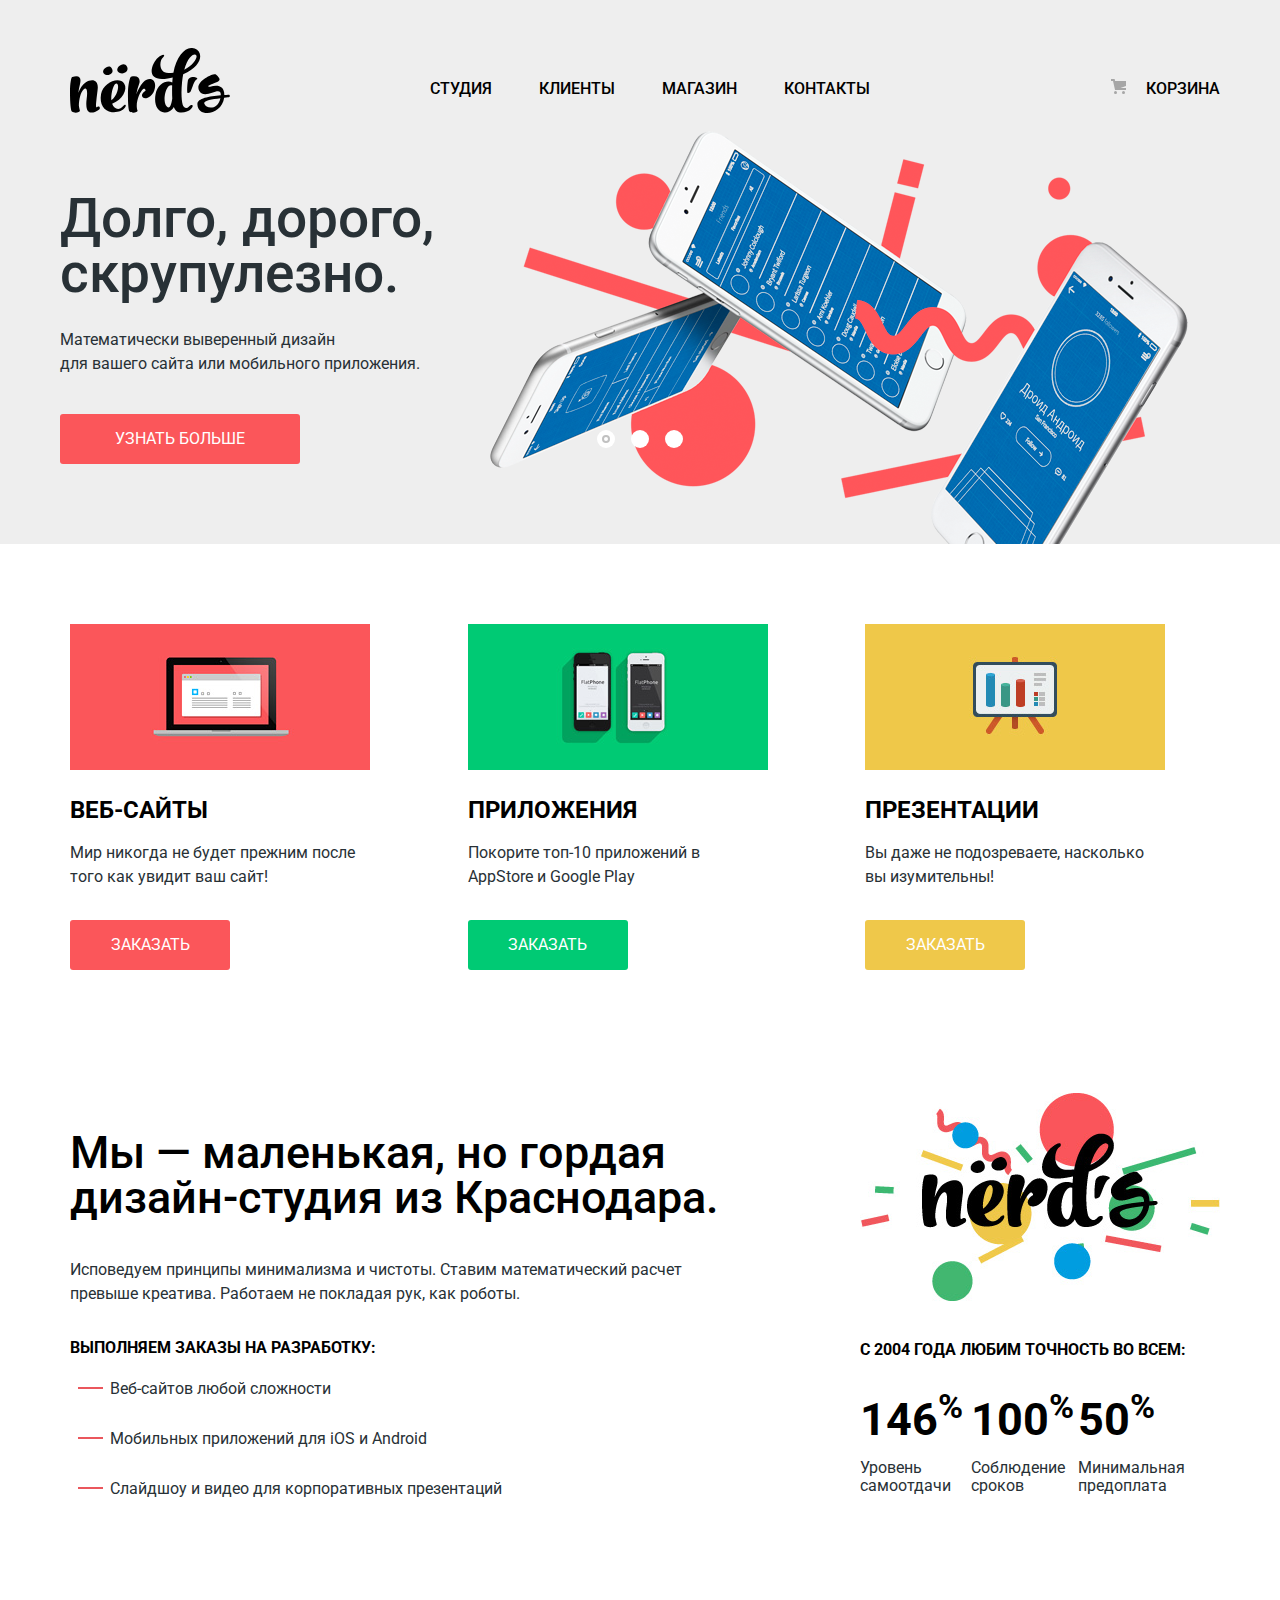
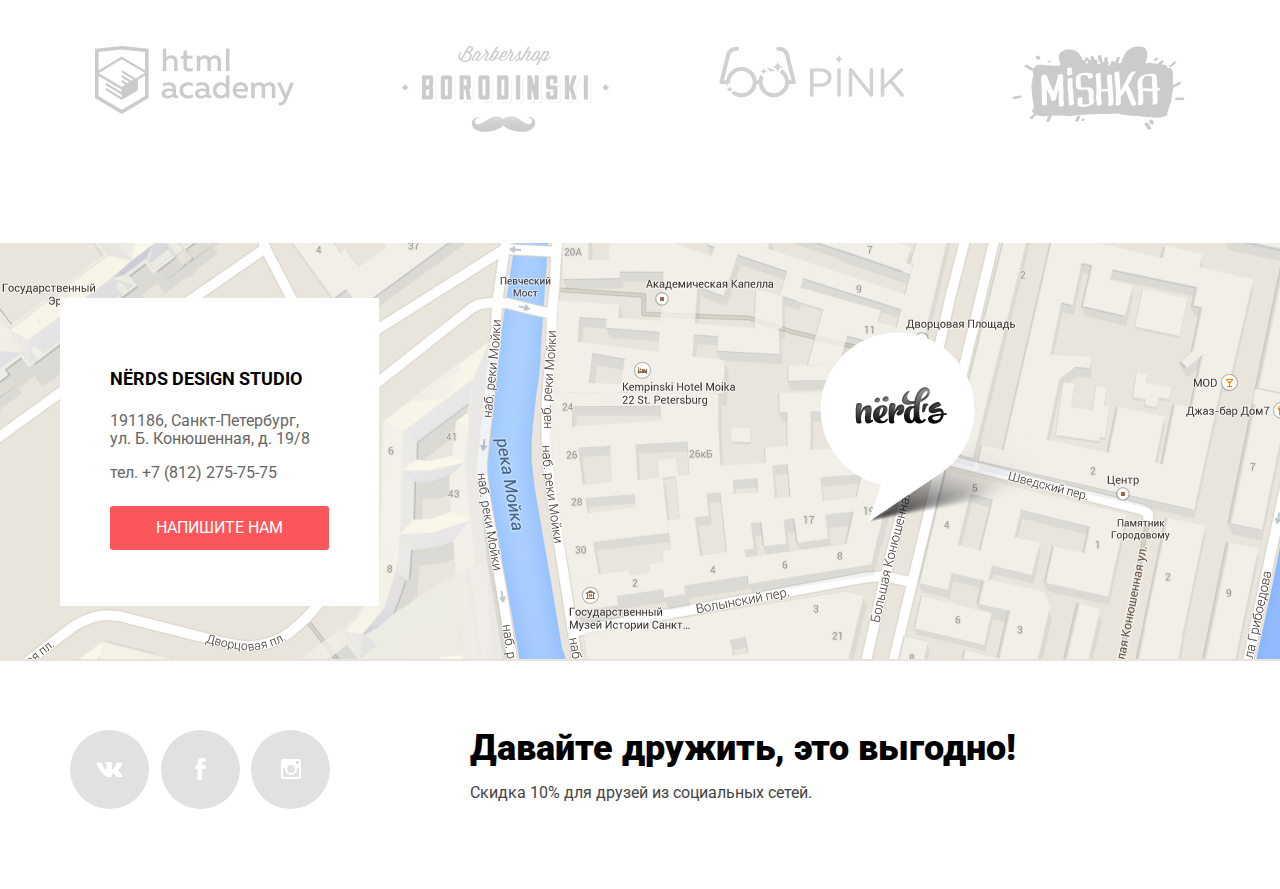
==== commit ac0c3151: "защита проекта" ====
--- a/index.html
+++ b/index.html
@@ -4,7 +4,8 @@
     <meta charset="utf-8">
     <title>Сайт дизайн-студии Нёрдс</title>
     <link href="https://fonts.googleapis.com/css?family=Roboto:400,500,700&display=swap&subset=cyrillic" rel="stylesheet">
-    <link href="css/style.css" rel="stylesheet">
+    <link href="css/normalize.css" rel="stylesheet">
+    <link href="css/min.style.css" rel="stylesheet">
   </head>
   <body>
     <header class="main-header">
@@ -40,8 +41,8 @@
         </div>
         <ul class="slider-list">
           <li class="slider-item">
-            <h3>Долго, дорого,<br> скрупулезно.</h3>
-            <p>Математически выверенный дизайн<br> для вашего сайта или мобильного приложения.</p>
+            <h3>Долго, дорого, скрупулезно.</h3>
+            <p>Математически выверенный дизайн для&nbsp;вашего&nbsp;сайта&nbsp;или мобильного приложения.</p>
             <a class="slider-item-button button" href="#">Узнать больше</a>
           </li>
           <li class="slider-item">
@@ -50,8 +51,8 @@
             <a class="slider-item-button button" href="#">Узнать больше</a>
           </li>
           <li class="slider-item">
-            <h3>Только ночь,<br> только хардкор</h3>
-            <p>Работать днем, как все? Мы против этого.<br> Ближе к полуночи работа только начинается.</p>
+            <h3>Только ночь, только хардкор</h3>
+            <p>Работать днем, как все? Мы против этого. Ближе&nbsp;к&nbsp;полуночи работа только начинается.</p>
             <a class="slider-item-button button" href="#">Узнать больше</a>
           </li>
         </ul>
@@ -64,19 +65,19 @@
         <li class="services-item">
           <h3>ВЕБ-САЙТЫ</h3>
           <img src="img/index-site.png" width="300" height="146" alt="Веб-сайт">
-          <p>Мир никогда не будет прежним<br> после того как увидит ваш сайт!</p>
+          <p><span class="services-text">Мир никогда не будет прежним после того как увидит ваш сайт!</span></p>
           <a class="button button-red" href="#">ЗАКАЗАТЬ</a>
         </li>
         <li class="services-item">
           <h3>ПРИЛОЖЕНИЯ</h3>
           <img src="img/index-application.png" width="300" height="146" alt="Приложение">
-          <p>Покорите топ-10 приложений в AppStore и Google Play</p>
+          <p><span class="services-text">Покорите топ-10 приложений в AppStore и Google Play</span></p>
           <a class="button button-green" href="#">ЗАКАЗАТЬ</a>
         </li>
         <li class="services-item">
           <h3>ПРЕЗЕНТАЦИИ</h3>
           <img src="img/index-presentation.png" width="300" height="146" alt="Презентация">
-          <p>Вы даже не подозреваете,<br> насколько вы изумительны!</p>
+          <p><span class="services-text">Вы даже не подозреваете, насколько вы изумительны!</span></p>
           <a class="button button-yellow" href="#">ЗАКАЗАТЬ</a>
         </li>
        </ul>
@@ -128,8 +129,8 @@
          <div class="contact-item">
            <address class="contacts">
              <p class="adres-title"><b>NЁRDS DESIGN STUDIO</b></p>
-             <p>191186, Санкт-Петербург,<br>
-               ул. Б. Конюшенная, д. 19/8<br></p>
+             <p><span class="adres-text">191186, Санкт-Петербург,
+               ул.&nbsp;Б. Конюшенная, д. 19/8</span></p>
              <p>тел. +7 (812) 275-75-75</p>
              <a class="button button-contact" href="contact.html">Напишите нам</a>
            </address>
@@ -162,27 +163,28 @@
            <p class="social-title"><b>Давайте дружить, это выгодно!</b></p>
            <p>Скидка 10% для друзей из социальных сетей.</p>
          </div>
+        </div>
        </div>
    </footer>
    <div class="modal modal-letter">
      <h2>Напишите нам</h2>
      <form class="letter-form" action="https://echo.htmlacademy.ru/" method="post">
        <p class="letter-item">
-         <label for="letter-username">Ваше имя:</label><br>
-         <input id="letter-username" type="text" name="username" value="" placeholder="Имя фамилия">
+         <label for="letter-username">Ваше имя:</label>
+         <input id="letter-username" type="text" name="username" value="" placeholder="Имя фамилия" required>
        </p>
        <p class="letter-item">
-         <label for="letter-email">Ваш e-mail:</label><br>
-         <input id="letter-email" type="text" name="email" value="" placeholder="email@example.com">
+         <label for="letter-email">Ваш e-mail:</label>
+         <input id="letter-email" type="text" name="email" value="" placeholder="email@example.com" required>
        </p>
        <p class="letter-item">
-           <label for="letter-text">Текст письма:</label><br>
+           <label for="letter-text">Текст письма:</label>
            <textarea id="letter-text" name="text" placeholder="В свободной форме"></textarea>
        </p>
      </form>
      <button class="button button-close" type="submit">ОТПРАВИТЬ</button>
      <button class="modal-close" type="button">Закрыть</button>
    </div>
-   <script src="js/popup.js"></script>
+   <script src="js/min.popup.js"></script>
  </body>
  </html>
--- a/css/min.style.css
+++ b/css/min.style.css
@@ -0,0 +1 @@
+body{margin:0;padding:0;min-width:1200px;font-family:"Roboto",Arial,sans-serif;font-size:16px;line-height:24px;color:#283136;background-color:#fff}a{text-decoration:none}img{max-width:100%;height:auto}.visually-hidden:not(:focus):not(:active),input[type="checkbox"].visually-hidden,input[type="radio"].visually-hidden{position:absolute;width:1px;height:1px;margin:-1px;border:0;padding:0;white-space:nowrap;clip-path:inset(100%);clip:rect(0 0 0 0);overflow:hidden}.button{display:block;padding:13px 0;font:inherit;text-align:center;color:#fff;vertical-align:middle;text-transform:uppercase;text-decoration:none;background-color:#fb565a;border-radius:3px;border:none}.button:hover{background-color:#e74246}.button:focus{background-color:#d7373b;color:rgba(255,255,255,0.3)}.main-header{width:100%;background-color:#eee}.container{width:1160px;margin:0 auto;padding:0 20px}.main-navigation{display:flex;align-items:center;margin:0;font-size:16px;line-height:30px;font-weight:500;color:#000;text-transform:uppercase;background-color:#eee}.main-logo{width:160px;height:65px;padding-left:10px;padding-top:48px;padding-right:200px;opacity:1}.main-logo:hover{opacity:.8}.main-logo:active{opacity:.3}.site-navigation,.user-navigation{align-items:flex-start;flex-direction:row;margin:0;padding:0;list-style:none}.site-navigation{display:flex;flex-wrap:wrap;width:540px}.user-navigation{display:flex;max-width:160px;margin-left:auto}.user-navigation .basket{position:relative;padding-left:50px}.site-navigation a,.user-navigation a{display:block;padding-top:65px;vertical-align:middle;color:#000}.site-navigation a{padding-right:47px}.site-navigation a:hover,.user-navigation a:hover{color:#fb565a}.site-navigation a:focus,.user-navigation a:focus{color:#000;opacity:.3}.site-navigation-current::after{content:"";position:absolute;background:#fb565a;height:2px;width:74px}.basket::before{content:"";position:absolute;top:70px;left:15px;width:16px;height:18px;background-image:url(../img/cart-icon.svg);background-repeat:no-repeat;background-position:0 0}.slider{position:relative;margin-bottom:80px;background-color:#eee}.slider-controls{position:absolute;left:50%;bottom:104px;z-index:100;width:160px;height:18px;text-align:center;font-size:0;transform:translateX(-50%)}.slider-controls label{position:relative;display:inline-block;vertical-align:top;width:18px;height:18px;padding:8px;border-radius:50%;cursor:pointer}.slider-controls label::after{content:"";position:absolute;top:8px;left:8px;z-index:1;width:18px;height:18px;background:#fff;border-radius:50%}.slider-list{margin:0;padding:0;list-style:none}.slider-item{display:none;padding:78px 0 80px}.slider-item:nth-child(1){background-image:url(../img/slide1.png);background-repeat:no-repeat;background-position:93% 18px}.slider-item:nth-child(2){background-image:url(../img/slide2.png);background-repeat:no-repeat;background-position:100% 0}.slider-item:nth-child(3){background-image:url(../img/slide3.png);background-repeat:no-repeat;background-position:100% 20px}#product-1:checked ~ .slider-list .slider-item:nth-child(1){display:block}#product-2:checked ~ .slider-list .slider-item:nth-child(2){display:block}#product-3:checked ~ .slider-list .slider-item:nth-child(3){display:block}#product-1:checked ~ .slider-controls .slider-controls-item--1::before,#product-2:checked ~ .slider-controls .slider-controls-item--2::before,#product-3:checked ~ .slider-controls .slider-controls-item--3::before{content:"";position:absolute;left:50%;top:50%;z-index:2;width:4px;height:4px;margin:-4px;background-color:inherit;border:2px solid #c1c1c1;border-radius:50%}.slider-item h3{max-width:520px;margin:0;margin-bottom:27px;font-size:55px;line-height:55px;font-weight:500}.slider-item p{max-width:412px;margin:0;margin-bottom:38px}.slider-item-button{width:240px}.title{width:100%;background-color:#eee;margin:0;padding-top:80px}.page-title{font-size:55px;line-height:55px;font-weight:700;color:#000;text-align:center;padding-bottom:110px}.services{margin-bottom:123px;padding-left:10px}.services-list{display:flex;justify-content:space-between;margin:0;padding:0;list-style:none}.services-item{display:flex;flex-direction:column;width:300px;padding-right:55px}.services-item h3{margin:0;font-size:24px;line-height:30px;font-weight:700;color:#000;text-transform:uppercase}.services-item img{order:-1;margin-bottom:25px}.services-text{max-width:260px}.button-red{display:block;margin-top:15px;width:160px}.button-green{display:block;margin-top:15px;width:160px;background-color:#00ca74}.button-green:hover{background-color:#00bc6c}.button-green:focus{background-color:#00aa62;color:rgba(255,255,255,0.3)}.button-yellow{display:block;margin-top:15px;width:160px;background-color:#efc84a}.button-yellow:hover{background-color:#eab534}.button-yellow:focus{background-color:#e5a722;color:rgba(255,255,255,0.3)}.index-columns{display:flex;justify-content:space-between;margin-bottom:120px}.index-columns h2{font-size:45px;line-height:45px;font-weight:500;color:#000}.index-columns h3{margin-top:30px;font-size:16px;font-weight:700;color:#000;text-transform:uppercase}.company{width:660px;padding-left:10px}.company li{margin-bottom:25px;list-style-image:url(../img/marker.png);list-style-position:inherit}.info{width:360px;padding-left:10px}.advantages{display:flex;justify-content:space-between;margin-top:46px}.advantages-item{padding-bottom:27px;font-size:45px;font-weight:700;color:#000}.advantages-d{margin:0;padding:0;line-height:18px}.customers{margin-bottom:100px;padding-left:35px;max-width:1090px}.customers-logo{display:flex;justify-content:space-between;padding:0;margin:0;list-style:none}.customers-item{opacity:.2}.customers-item:hover{opacity:1}.customers-item:active{opacity:.1}.catalog-filter{display:flex;justify-content:space-between}.filters{width:260px}.filter-item{margin:0;padding:0;margin-bottom:48px;border:none}.filter fieldset:first-child{margin-bottom:55px}.filters legend{font-size:18px;line-height:30px;font-weight:700;color:#000;text-transform:uppercase}.filters ul{padding:0;margin:0;list-style:none;font-size:16px;line-height:20px}.filter-option{margin-bottom:19px;padding-left:38px}.filter-option label{position:relative;display:block;cursor:pointer;user-select:none}.filters-input-checkbox + label::before{content:"";width:23px;height:23px;top:-1px;left:-43px;position:absolute;background-image:url(../img/checkbox-off.png);opacity:.4}.filters-input-checkbox:checked + label::after{content:"";width:27px;height:23px;top:-1px;left:-43px;position:absolute;background-image:url(../img/checkbox-on1.png);opacity:.4}.filters-input-checkbox + label:hover::before,.filters-input-checkbox:checked + label:hover::after{opacity:1}.filters-input-radio + label::before{content:"";position:absolute;left:-43px;top:-1px;width:16px;height:16px;border:3px solid #4d4d4d;border-radius:50%;opacity:.4}.filters-input-radio:checked + label::after{content:"";position:absolute;top:6px;left:-36px;width:8px;height:8px;background-color:#4d4d4d;border-radius:50%;opacity:.4}.filters-input-radio + label:hover::before,.filters-input-radio:checked + label:hover::after{opacity:1}.range-filter{width:260px}.filter-item legend{font-size:18px;line-height:24px;text-transform:uppercase;font-weight:700;margin-bottom:22px}.range-controls{position:relative;height:41px;margin-bottom:15px;padding-top:39px;padding-right:20px;padding-left:20px;background-color:#f1f1f1;border-radius:5px}.range-controls .scale{height:2px;background:#d7dcde}.range-controls .bar{width:70%;height:2px;background:#00ca74}.range-controls .toggle{position:absolute;top:31px;left:0;width:4px;height:4px;padding:0;border:8px solid #fff;background-color:#ababab;box-shadow:0 2px 1px 0 #cfcfcf;border-radius:50%;cursor:pointer}.range-controls .toggle-min{left:18px}.range-controls .toggle-max{left:160px}.price-controls{font-size:0}.price-controls label{display:inline-block;vertical-align:top;width:50%;font-size:16px;text-transform:uppercase}.price-controls input{width:60px;padding:8px 10px;margin-left:10px;font-family:Roboto,Arial,sans-serif;font-size:16px;text-align:center;color:#283136;border:none;border-radius:5px;background:#f1f1f1}.max-price{text-align:right}.filters-button{width:260px;color:#000;background-color:#eee}.filters-button:hover{background-color:#dfdfdf}.filters-button:active{background-color:#d5d5d5}.catalog-filter{display:flex;padding:0;margin:0;margin-bottom:60px;list-style:none}.catalog-sort-title{font-size:18px;line-height:18px;font-weight:600;margin-right:240px}.catalog-sort{display:flex;margin:0;padding:0;list-style:none;border:0;text-transform:uppercase}.catalog-sort-item{font-size:14px;line-height:18px;margin-left:27px}.catalog-sort-item a{color:#000;opacity:.3;text-decoration:none}.catalog-sort-item a:hover{opacity:.6}.catalog-sort-item a:active{opacity:1}.catalog-sort-item-active a{color:#000;opacity:1}.catalog-toggle-list{display:flex}.catalog-toggle{cursor:pointer}.catalog-toggle-down{width:11px;height:10px;margin-right:10px;background-image:url(../img/sort-down.png);opacity:.2}.catalog-toggle-up{width:11px;height:10px;background-image:url(../img/sort-up.png);opacity:.2}.catalog-toggle-down:hover,.catalog-toggle-up:hover{opacity:.6}.catalog-toggle-down:active,.catalog-toggle-up:active{opacity:1}.catalog-toggle-down-active{opacity:1}.catalog{margin-left:140px}.catalog-item h3{font-size:18px;line-height:30px;text-transform:uppercase}.catalog-item{width:360px;margin-right:40px;margin-bottom:80px;position:relative}.catalog-item:hover{box-shadow:0 7px 9px -3px #cfcfcf}.catalog-item:hover .catalog-info{display:block}.catalog-item:hover::before{background-color:#4d4d4d}.catalog-item:nth-child(2n){margin-right:0}.catalog-item::before{content:"";position:absolute;width:360px;height:40px;border-top-left-radius:3px;border-top-right-radius:3px;background-color:#eee;top:-39px}.catalog-item::after{content:"";position:absolute;width:15px;height:15px;border-radius:50%;background-color:#fff;left:50px;top:-25px;box-shadow:25px 0 0 0 #fff,-25px 0 0 0 #fff}.catalog-info{position:absolute;min-height:235px;width:100%;background-color:#eee;box-sizing:border-box;margin-top:350px;z-index:10;bottom:0;overflow:auto;display:none}.catalog-list{display:flex;flex-wrap:wrap;max-width:760px;padding:0;margin:0;margin-bottom:60px;list-style:none}.catalog-info{position:absolute;padding:30px 60px 44px;background-color:#eee;text-align:center}.button-buy{width:200px;margin-left:20px}.item-info{color:#000}.item-info:hover{color:#fb565a}.item-info:focus{color:#000;opacity:.3}.catalog-item .button-buy{text-align:center;color:#fff;vertical-align:middle;text-transform:uppercase;background-color:#fb565a;border:none}.catalog-item .button-buy:hover{background-color:#e74246}.catalog-item .button-buy:focus{background-color:#d7373b}.pagination-list{display:flex;flex-wrap:wrap;padding:0;margin:0;list-style:none}.pagination-item{margin-right:10px}.pagination-item:last-child{margin-right:0}.pagination-item a{display:block;padding:13px 21px;margin-bottom:60px;color:#000;background-color:#eee}.pagination-item a:hover{background-color:#dfdfdf}.pagination-item a:active{color:rgba(0,0,0,0.3);background-color:#d5d5d5}.pagination-item-current a{padding:11px 19px;background-color:#fff;border:2px solid #eee}.contact-item{height:308px;width:319px;background-color:#fff}.contacts-list{width:100%;background-color:#e9e5dc;background-image:url(../img/map.jpg);background-position:0 0;background-repeat:no-repeat;padding-top:55px;padding-bottom:55px}.contacts{font:inherit;line-height:18px;color:#666;background-color:#fff;padding:48px 50px}.adres-title{font-size:18px;line-height:30px;color:#000;text-transform:uppercase}.adres-text{max-width:201px}.button-contact{display:block;margin-top:24px;width:219px}.social-contact{display:flex;margin-top:69px;margin-bottom:69px;padding-left:10px}.footer-social{width:260px;margin-right:140px}.footer-social ul{display:flex;justify-content:space-between;margin:0;padding:0;list-style:none}.social-button{display:flex;align-items:center;justify-content:center;width:79px;height:79px;border-radius:50%;background-color:#e1e1e1}.social-button:hover{background-color:#e74246}.social-button:focus{background-color:#d7373b}.social-button:focus path{fill:rgba(255,255,255,0.3)}.social-info{margin:0;padding:0;width:560px;line-height:22px;color:#444}.social-title{margin:0;font-size:36px;line-height:36px;font-weight:700;color:#000}@keyframes bounce{0%{transform:translateY(-2000px)}70%{transform:translateY(30px)}90%{transform:translateY(-10px)}100%{transform:translateY(0)}}@keyframes shake{0%,100%{transform:translateX(0)}10%,30%,50%,70%,90%{transform:translateX(-10px)}20%,40%,60%,80%{transform:translateX(10px)}}.modal{position:fixed;display:none;color:#000;background-color:#fff;box-shadow:0 30px 50px rgba(0,0,0,0.7)}.modal-show{display:block;animation:bounce .6s}.modal-error{animation:shake .6s}.modal-letter{top:60px;left:50%;width:760px;margin-left:-480px;padding:73px 100px}.modal h2{font-size:45px;line-height:45px;font-weight:500}.modal-close{position:absolute;top:80px;right:100px;width:22px;height:22px;font-size:0;background-color:transparent;border:0;cursor:pointer}.modal-close::before,.modal-close::after{content:"";position:absolute;width:19px;height:3px;background-color:rgba(251,86,90,0.3)}.modal-close::before{transform:rotate(45deg)}.modal-close::after{transform:rotate(-45deg)}.letter-form{display:flex;flex-wrap:wrap;justify-content:space-between}.letter-form input[type="text"],.letter-form textarea[name="text"]{font:inherit;color:#000;border:2px solid #d7dcde}:focus{outline:none}.letter-form input:hover,.letter-form textarea:hover{border-color:#b4b9bb}.letter-form input:focus,.letter-form textarea:focus{color:#444;border-color:#000}.letter-form input:required:invalid{color:#e74246;border-color:#e74246}.letter-item{width:360px;margin:0;margin-bottom:30px}.letter-item input{box-sizing:border-box;width:360px;padding:10px 17px 11px}.letter-item textarea{box-sizing:border-box;width:760px;padding:10px 17px 89px}.letter-item label{max-width:110px}.button-close{width:260px}
